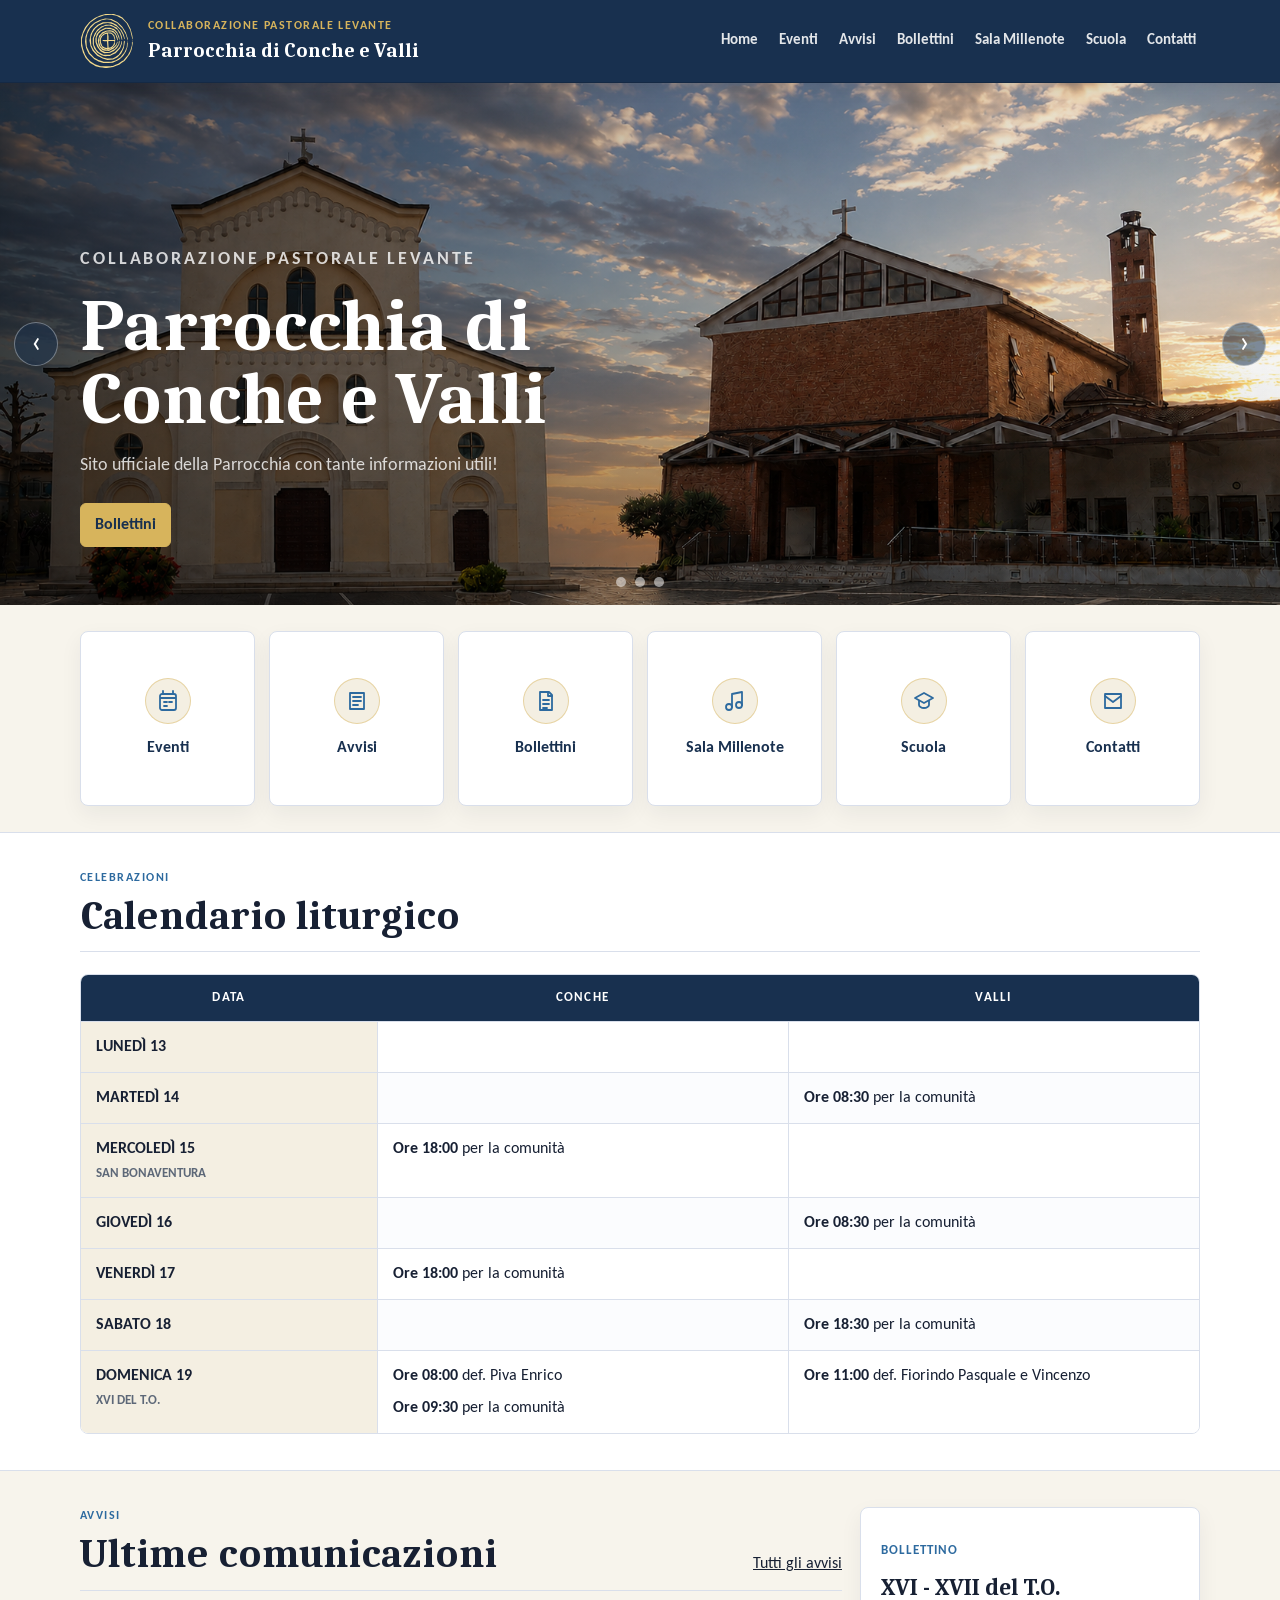
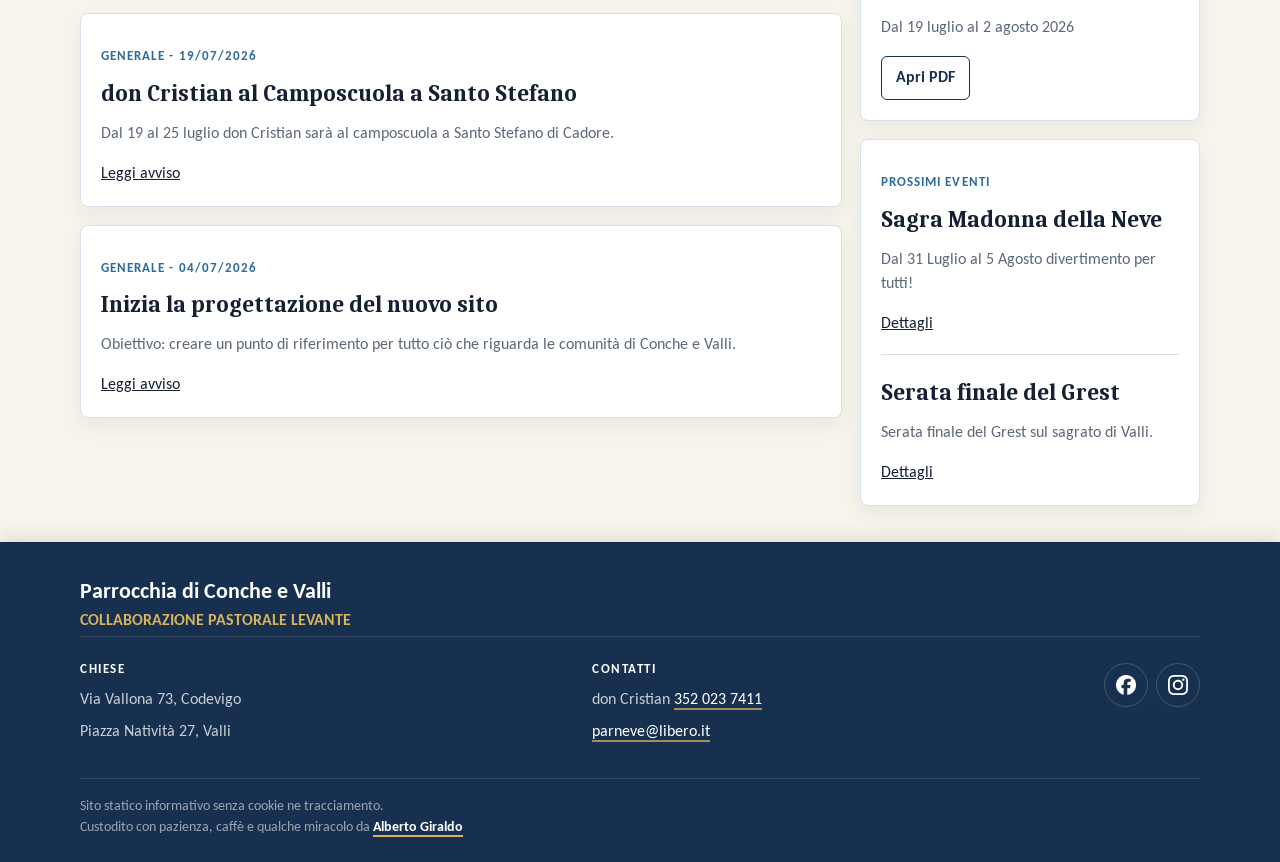
==== index.html @ e57a939c "first commit" ====
<!doctype html>
<html lang="it">
  <head>
	<meta name="generator" content="Hugo 0.162.1">
    
<meta charset="utf-8">
<meta name="viewport" content="width=device-width, initial-scale=1">
<meta name="description" content="Sito informativo della Collaborazione Pastorale Levante - Parrocchia di Conche e Valli.">
<meta name="robots" content="noindex, nofollow, noarchive, nosnippet, noimageindex">
<link rel="icon" href="/favicon.svg" type="image/svg+xml">

  
  <link rel="stylesheet" href="/css/site.min.fcf4a02980c59751d25b77373aad3ed0348a2c95fa27227634a5cfff5c919ef2.css">

<title>Parrocchia di Conche e Valli</title>

  </head>
  <body>
    

<header class="site-header">
  <nav class="container nav" aria-label="Navigazione principale">
    <a class="brand" href="/">
      <img src="/logo-comunita.svg" alt="">
      <span>
        <span class="brand-kicker">COLLABORAZIONE PASTORALE LEVANTE</span>
        <span class="brand-name">Parrocchia di Conche e Valli</span>
      </span>
    </a>
    <div class="nav-links">
      
        <a href="/">Home</a>
      
        <a href="/eventi/">Eventi</a>
      
        <a href="/avvisi/">Avvisi</a>
      
        <a href="/bollettini/">Bollettini</a>
      
        <a href="/sala-millenote/">Sala Millenote</a>
      
        <a href="/scuola/">Scuola</a>
      
        <a href="/contatti/">Contatti</a>
      
    </div>
    <details class="mobile-menu">
      <summary>Menu</summary>
      <div class="mobile-menu-panel">
        
          <a href="/">Home</a>
        
          <a href="/eventi/">Eventi</a>
        
          <a href="/avvisi/">Avvisi</a>
        
          <a href="/bollettini/">Bollettini</a>
        
          <a href="/sala-millenote/">Sala Millenote</a>
        
          <a href="/scuola/">Scuola</a>
        
          <a href="/contatti/">Contatti</a>
        
      </div>
    </details>
  </nav>
</header>

    <main>
      
  
  
  
  
  
  
  
    
  

  


  
  
  

  
  
    
    
  
  

  
  
  


  
  
  
  <section class="showcase" aria-label="In evidenza" style="--showcase-duration: 24s;">
    <div class="showcase-stage">
      
        
        
        
        
        
        

        <article class="showcase-slide" id="showcase-0" style="--showcase-delay: -24s;">
          <img src="/uploads/homepage-showcase/parrocchie-conche-valli-hero.png" alt="Le chiese di Conche e Valli" loading="eager" decoding="async">
          <div class="showcase-overlay"></div>
          <div class="container showcase-content">
            <div class="showcase-copy">
              <p class="showcase-eyebrow">Collaborazione Pastorale Levante</p>
              <h1>Parrocchia di Conche e Valli</h1>
              <p>Sito ufficiale della Parrocchia con tante informazioni utili!</p>
              <div class="showcase-actions">
                
                  
                    <a class="button" href="/bollettini/">Bollettini</a>
                  
                
              </div>
            </div>
          </div>

          
            <a class="showcase-arrow previous" href="#showcase-2" aria-label="Immagine precedente">‹</a>
            <a class="showcase-arrow next" href="#showcase-1" aria-label="Immagine successiva">›</a>
          
        </article>
      
        
        
        
        
        
        

        <article class="showcase-slide" id="showcase-1" style="--showcase-delay: -16s;">
          <img src="/uploads/homepage-showcase/bollettino-settimana.png" alt="Bollettino parrocchiale" loading="lazy" decoding="async">
          <div class="showcase-overlay"></div>
          <div class="container showcase-content">
            <div class="showcase-copy">
              <p class="showcase-eyebrow">Dal 19 luglio al 2 agosto 2026</p>
              <h1>Bollettino della settimana</h1>
              <p>Il PDF aggiornato con calendario liturgico, appuntamenti e avvisi.</p>
              <div class="showcase-actions">
                
                  
                    <a class="button" href="/uploads/bollettini/bollettino20260719.pdf">Leggi bollettino</a>
                  
                
              </div>
            </div>
          </div>

          
            <a class="showcase-arrow previous" href="#showcase-0" aria-label="Immagine precedente">‹</a>
            <a class="showcase-arrow next" href="#showcase-2" aria-label="Immagine successiva">›</a>
          
        </article>
      
        
        
        
        
        
        

        <article class="showcase-slide" id="showcase-2" style="--showcase-delay: -8s;">
          <img src="/uploads/homepage-showcase/nuovo-sito-in-costruzione.png" alt="Scrivania con computer, quaderno e piccoli simboli parrocchiali illuminati dalla luce naturale" loading="lazy" decoding="async">
          <div class="showcase-overlay"></div>
          <div class="container showcase-content">
            <div class="showcase-copy">
              <p class="showcase-eyebrow">Avviso</p>
              <h1>Il nuovo sito prende forma</h1>
              <p>Uno spazio utile per raccogliere orari, avvisi e bollettini della comunità.</p>
              <div class="showcase-actions">
                
                  
                    <a class="button" href="/avvisi/2026-07-04-nuovo-sito/">Leggi avviso</a>
                  
                
              </div>
            </div>
          </div>

          
            <a class="showcase-arrow previous" href="#showcase-1" aria-label="Immagine precedente">‹</a>
            <a class="showcase-arrow next" href="#showcase-0" aria-label="Immagine successiva">›</a>
          
        </article>
      
    </div>

    
      <nav class="showcase-dots" aria-label="Seleziona immagine in evidenza">
        
          <a href="#showcase-0" aria-label="Vai a Parrocchia di Conche e Valli"></a>
        
          <a href="#showcase-1" aria-label="Vai a Bollettino della settimana"></a>
        
          <a href="#showcase-2" aria-label="Vai a Il nuovo sito prende forma"></a>
        
      </nav>
    
  </section>



  <section class="section quick-links-section">
    <div class="container">
      <div class="quick-link-grid" aria-label="Collegamenti principali">
        
          <a class="quick-link" href="/eventi/">
            <span class="quick-link-icon" aria-hidden="true"><svg viewBox="0 0 24 24" focusable="false"><path d="M7 2v3M17 2v3M4 9h16M6 5h12a2 2 0 0 1 2 2v12a2 2 0 0 1-2 2H6a2 2 0 0 1-2-2V7a2 2 0 0 1 2-2Z"/><path d="M8 13h3M13 13h3M8 17h3"/></svg></span>
            <span>Eventi</span>
          </a>
        
          <a class="quick-link" href="/avvisi/">
            <span class="quick-link-icon" aria-hidden="true"><svg viewBox="0 0 24 24" focusable="false"><path d="M5 4h14v16H5z"/><path d="M8 8h8M8 12h8M8 16h5"/></svg></span>
            <span>Avvisi</span>
          </a>
        
          <a class="quick-link" href="/bollettini/">
            <span class="quick-link-icon" aria-hidden="true"><svg viewBox="0 0 24 24" focusable="false"><path d="M6 3h9l3 3v15H6z"/><path d="M14 3v4h4M9 11h6M9 15h6M9 19h4"/></svg></span>
            <span>Bollettini</span>
          </a>
        
          <a class="quick-link" href="/sala-millenote/">
            <span class="quick-link-icon" aria-hidden="true"><svg viewBox="0 0 24 24" focusable="false"><path d="M9 18V5l10-2v13"/><circle cx="6" cy="18" r="3"/><circle cx="16" cy="16" r="3"/></svg></span>
            <span>Sala Millenote</span>
          </a>
        
          <a class="quick-link" href="/scuola/">
            <span class="quick-link-icon" aria-hidden="true"><svg viewBox="0 0 24 24" focusable="false"><path d="m3 9 9-5 9 5-9 5z"/><path d="M7 12v4c0 1.2 2.2 3 5 3s5-1.8 5-3v-4"/></svg></span>
            <span>Scuola</span>
          </a>
        
          <a class="quick-link" href="/contatti/">
            <span class="quick-link-icon" aria-hidden="true"><svg viewBox="0 0 24 24" focusable="false"><path d="M4 5h16v14H4z"/><path d="m4 7 8 6 8-6"/></svg></span>
            <span>Contatti</span>
          </a>
        
      </div>
    </div>
  </section>

  
    <section class="section white" id="calendario">
      <div class="container">
        <div class="section-heading">
          <div>
            <p class="eyebrow">Celebrazioni</p>
            <h2>Calendario liturgico</h2>
          </div>
        </div>
        <div class="schedule">
  <div class="schedule-header">
    <div>Data</div>
    <div>Conche</div>
    <div>Valli</div>
  </div>
  
    
    
    <article class="schedule-row">
      <div class="schedule-date" aria-label="LUNEDÌ 13">
        <span class="schedule-day-label">LUNEDÌ 13</span>
        <span class="schedule-day-number">13</span>
        
      </div>
      <div class="schedule-cell">
        
          <span class="muted"></span>
        
      </div>
      <div class="schedule-cell">
        
          <span class="muted"></span>
        
      </div>
    </article>
  
    
    
    <article class="schedule-row">
      <div class="schedule-date" aria-label="MARTEDÌ 14">
        <span class="schedule-day-label">MARTEDÌ 14</span>
        <span class="schedule-day-number">14</span>
        
      </div>
      <div class="schedule-cell">
        
          <span class="muted"></span>
        
      </div>
      <div class="schedule-cell">
        
          <ul>
            
              <li>
                <strong>Ore 08:30</strong>
                per la comunità
              </li>
            
          </ul>
        
      </div>
    </article>
  
    
    
    <article class="schedule-row">
      <div class="schedule-date" aria-label="MERCOLEDÌ 15 SAN BONAVENTURA">
        <span class="schedule-day-label">MERCOLEDÌ 15</span>
        <span class="schedule-day-number">15</span>
        <span class="schedule-feast">SAN BONAVENTURA</span>
      </div>
      <div class="schedule-cell">
        
          <ul>
            
              <li>
                <strong>Ore 18:00</strong>
                per la comunità
              </li>
            
          </ul>
        
      </div>
      <div class="schedule-cell">
        
          <span class="muted"></span>
        
      </div>
    </article>
  
    
    
    <article class="schedule-row">
      <div class="schedule-date" aria-label="GIOVEDÌ 16">
        <span class="schedule-day-label">GIOVEDÌ 16</span>
        <span class="schedule-day-number">16</span>
        
      </div>
      <div class="schedule-cell">
        
          <span class="muted"></span>
        
      </div>
      <div class="schedule-cell">
        
          <ul>
            
              <li>
                <strong>Ore 08:30</strong>
                per la comunità
              </li>
            
          </ul>
        
      </div>
    </article>
  
    
    
    <article class="schedule-row">
      <div class="schedule-date" aria-label="VENERDÌ 17">
        <span class="schedule-day-label">VENERDÌ 17</span>
        <span class="schedule-day-number">17</span>
        
      </div>
      <div class="schedule-cell">
        
          <ul>
            
              <li>
                <strong>Ore 18:00</strong>
                per la comunità
              </li>
            
          </ul>
        
      </div>
      <div class="schedule-cell">
        
          <span class="muted"></span>
        
      </div>
    </article>
  
    
    
    <article class="schedule-row">
      <div class="schedule-date" aria-label="SABATO 18">
        <span class="schedule-day-label">SABATO 18</span>
        <span class="schedule-day-number">18</span>
        
      </div>
      <div class="schedule-cell">
        
          <span class="muted"></span>
        
      </div>
      <div class="schedule-cell">
        
          <ul>
            
              <li>
                <strong>Ore 18:30</strong>
                per la comunità
              </li>
            
          </ul>
        
      </div>
    </article>
  
    
    
    <article class="schedule-row">
      <div class="schedule-date" aria-label="DOMENICA 19 XVI DEL T.O.">
        <span class="schedule-day-label">DOMENICA 19</span>
        <span class="schedule-day-number">19</span>
        <span class="schedule-feast">XVI DEL T.O.</span>
      </div>
      <div class="schedule-cell">
        
          <ul>
            
              <li>
                <strong>Ore 08:00</strong>
                def. Piva Enrico
              </li>
            
              <li>
                <strong>Ore 09:30</strong>
                per la comunità
              </li>
            
          </ul>
        
      </div>
      <div class="schedule-cell">
        
          <ul>
            
              <li>
                <strong>Ore 11:00</strong>
                def. Fiorindo Pasquale e Vincenzo
              </li>
            
          </ul>
        
      </div>
    </article>
  
</div>

      </div>
    </section>
  

  <section class="section">
    <div class="container grid sidebar">
      <div>
        <div class="section-heading">
          <div>
            <p class="eyebrow">Avvisi</p>
            <h2>Ultime comunicazioni</h2>
          </div>
          <a href="/avvisi/">Tutti gli avvisi</a>
        </div>
        <div class="grid">
          
            <article class="card">
              <p class="meta">Generale - 19/07/2026</p>
              <h3>don Cristian al Camposcuola a Santo Stefano</h3>
              <p class="muted">Dal 19 al 25 luglio don Cristian sarà al camposcuola a Santo Stefano di Cadore.</p>
              <a href="/avvisi/2026-07-19-santo-stefano/">Leggi avviso</a>
            </article>
          
            <article class="card">
              <p class="meta">Generale - 04/07/2026</p>
              <h3>Inizia la progettazione del nuovo sito</h3>
              <p class="muted">Obiettivo: creare un punto di riferimento per tutto ciò che riguarda le comunità di Conche e Valli.</p>
              <a href="/avvisi/2026-07-04-nuovo-sito/">Leggi avviso</a>
            </article>
          
        </div>
      </div>

      <aside class="grid">
        <article class="card">
          <p class="meta">Bollettino</p>
          <h3>XVI - XVII del T.O.</h3>
          <p class="muted">Dal 19 luglio al 2 agosto 2026</p>
          <a class="button" href="/uploads/bollettini/bollettino20260719.pdf">Apri PDF</a>
        </article>
        <article class="card upcoming-events-card">
          <p class="meta">Prossimi eventi</p>
          
            <div class="event-teaser">
              <h3>Sagra Madonna della Neve</h3>
              <p class="muted">Dal 31 Luglio al 5 Agosto divertimento per tutti!</p>
              <a href="/eventi/2026-07-31-sagra-madonna-neve/">Dettagli</a>
            </div>
          
            <div class="event-teaser">
              <h3>Serata finale del Grest</h3>
              <p class="muted">Serata finale del Grest sul sagrato di Valli.</p>
              <a href="/eventi/2026-07-11-serata-finale-grest/">Dettagli</a>
            </div>
          
        </article>
      </aside>
    </div>
  </section>

    </main>
    

<footer class="site-footer">
  <div class="container footer-layout">
    <div class="footer-brand-block">
      <div>
        <p class="footer-subtitle">Parrocchia di Conche e Valli</p>
        <p class="footer-title">COLLABORAZIONE PASTORALE LEVANTE</p>
      </div>
    </div>

    <div class="footer-info-grid">
      <section>
        <h2>Chiese</h2>
        <p>Via Vallona 73, Codevigo</p>
        <p>Piazza Natività 27, Valli</p>
      </section>

      <section>
        <h2>Contatti</h2>
        <p>don Cristian <a href="tel:+393520237411">352 023 7411</a></p>
        <p><a href="mailto:parneve@libero.it">parneve@libero.it</a></p>
      </section>

      <div class="social-links" aria-label="Profili social">
        <a href="https://www.facebook.com/people/Parrocchie-di-Conche-e-Valli-di-Chioggia/61567043360938/" target="_blank" rel="noopener noreferrer" aria-label="Facebook">
          <img class="social-icon" src="/Facebook_Logo_Secondary.png" alt="">
        </a>
        <a href="https://www.instagram.com/parrochia_di_conche_e_valli/" target="_blank" rel="noopener noreferrer" aria-label="Instagram">
          <img class="social-icon" src="/Instagram_Glyph_White.svg" alt="">
        </a>
      </div>
    </div>

    <p class="footer-note">
      Sito statico informativo senza cookie ne tracciamento. </br>
      Custodito con pazienza, caffè e qualche miracolo da <a href="https://www.albertogiraldo.it" rel="me">Alberto Giraldo</a>
    </p>
  </div>
</footer>

  </body>
</html>
---- css/site.min.fcf4a02980c59751d25b77373aad3ed0348a2c95fa27227634a5cfff5c919ef2.css ----
@font-face{font-family:carlito;src:url(../fonts/Carlito-Regular.ttf)format("truetype");font-weight:400;font-style:normal;font-display:swap}@font-face{font-family:carlito;src:url(../fonts/Carlito-Bold.ttf)format("truetype");font-weight:700;font-style:normal;font-display:swap}@font-face{font-family:caladea;src:url(../fonts/Caladea-Regular.ttf)format("truetype");font-weight:400;font-style:normal;font-display:swap}@font-face{font-family:caladea;src:url(../fonts/Caladea-Bold.ttf)format("truetype");font-weight:700;font-style:normal;font-display:swap}:root{--ink:#172033;--muted:#5d6878;--navy:#18304f;--blue:#2d6a9f;--gold:#d7b45c;--paper:#f7f4ec;--surface:#ffffff;--line:#d9dfeb;--green:#49735d;--radius:8px;--shadow:0 18px 45px rgb(23 32 51 / 10%)}*{box-sizing:border-box}html{background:var(--paper);color:var(--ink);font-family:carlito,Arial,sans-serif;line-height:1.5;min-height:100%;overscroll-behavior-y:none;scroll-padding-top:92px}body{display:flex;flex-direction:column;margin:0;min-height:100dvh;overscroll-behavior-y:none}main{flex:1 0 auto}a{color:inherit}img{display:block;max-width:100%}.container{width:min(1120px,calc(100% - 32px));margin-inline:auto}.site-header{background:var(--navy);color:#fff;border-bottom:1px solid rgb(0 0 0/14%);box-shadow:0 5px 16px rgb(23 32 51/.1);position:sticky;top:0;z-index:30}.nav{min-height:82px;display:flex;align-items:center;justify-content:space-between;gap:24px}.brand{display:flex;align-items:center;gap:14px;text-decoration:none}.brand img{width:54px;height:54px}.brand-kicker{color:var(--gold);display:block;font-size:.76rem;font-weight:700;letter-spacing:.12em;text-transform:uppercase}.brand-name{display:block;font-family:caladea,Georgia,serif;font-size:1.25rem;font-weight:700}.nav-links{display:flex;flex-wrap:wrap;gap:6px 13px;justify-content:flex-end}.nav-links a{border-radius:6px;color:rgb(255 255 255/88%);font-weight:700;font-size:.95rem;padding:8px 4px;position:relative;text-decoration:none;transition:color 160ms ease}.nav-links a::after{background:var(--gold);border-radius:999px;bottom:3px;content:"";height:2px;left:4px;position:absolute;right:4px;transform:scaleX(0);transform-origin:center;transition:transform 180ms ease}.nav-links a:hover,.nav-links a:focus-visible{color:var(--gold)}.nav-links a:hover::after,.nav-links a:focus-visible::after{transform:scaleX(1)}.mobile-menu{display:none}.mobile-menu summary{border:1px solid rgb(255 255 255/24%);border-radius:6px;color:#fff;cursor:pointer;font-weight:700;list-style:none;padding:8px 12px;transition:border-color 160ms ease,color 160ms ease,background 160ms ease}.mobile-menu summary:hover,.mobile-menu summary:focus-visible{background:rgb(215 180 92/.1);border-color:var(--gold);color:var(--gold)}.mobile-menu summary::-webkit-details-marker{display:none}.mobile-menu summary::after{content:"▾";margin-left:8px}.mobile-menu[open] summary::after{content:"▴"}.mobile-menu-panel{background:#10243d;border:1px solid rgb(255 255 255/14%);border-radius:var(--radius);box-shadow:var(--shadow);display:grid;gap:4px;margin-top:10px;min-width:220px;padding:8px;position:absolute;right:16px;z-index:40}.mobile-menu-panel a{border-radius:6px;color:rgb(255 255 255/88%);font-weight:700;padding:10px 12px;text-decoration:none;transition:background 160ms ease,color 160ms ease,transform 160ms ease}.mobile-menu-panel a:hover,.mobile-menu-panel a:focus-visible{background:rgb(215 180 92/12%);color:var(--gold);transform:translateX(3px)}.showcase{background:#111;color:#fff;min-height:58svh;overflow:hidden;position:relative}.showcase-stage{min-height:58svh;position:relative}.showcase-slide{inset:0;min-height:58svh;opacity:0;overflow:hidden;pointer-events:none;position:absolute;transition:opacity 1200ms ease-in-out;z-index:1}.showcase-slide:first-child{opacity:1;pointer-events:auto;z-index:2}.showcase-slide img{height:100%;inset:0;object-fit:cover;pointer-events:none;position:absolute;user-select:none;width:100%;z-index:0}.showcase-stage:has(.showcase-slide:target) .showcase-slide{opacity:0;pointer-events:none;z-index:1}.showcase-stage:has(.showcase-slide:target) .showcase-slide:target{opacity:1;pointer-events:auto;z-index:3}.showcase-overlay{background:linear-gradient(90deg,rgb(0 0 0/52%),rgb(0 0 0/18%) 52%,rgb(0 0 0/3%)),linear-gradient(0deg,rgb(0 0 0/18%),transparent 46%);inset:0;pointer-events:none;position:absolute;z-index:1}.showcase-content{align-items:end;display:flex;min-height:58svh;padding-block:96px 58px;position:relative;z-index:2}.showcase-copy{max-width:700px}.showcase-eyebrow{color:var(--gold);font-size:.86rem;font-weight:700;letter-spacing:.16em;margin:0 0 14px;text-transform:uppercase}.showcase h1{font-family:caladea,Georgia,serif;font-size:clamp(2.4rem,6vw,4.6rem);line-height:1;margin:0}.showcase p{color:rgb(255 255 255/.8);font-size:1.13rem;max-width:660px}.showcase-actions{display:flex;flex-wrap:wrap;gap:10px;margin-top:24px}.showcase-arrow{align-items:center;background:rgb(24 48 79/54%);border:1px solid rgb(255 255 255/35%);border-radius:999px;color:#fff;display:flex;font-size:2rem;height:44px;justify-content:center;line-height:1;position:absolute;text-decoration:none;top:50%;transform:translateY(-50%);transition:background 180ms ease,border-color 180ms ease,color 180ms ease,box-shadow 180ms ease,transform 180ms ease;width:44px;z-index:3}.showcase-arrow:hover{background:var(--gold);border-color:var(--gold);box-shadow:0 10px 24px rgb(0 0 0/.2);color:var(--navy);transform:translateY(-50%)scale(1.04)}.showcase-arrow.previous{left:14px}.showcase-arrow.next{right:14px}.showcase-dots{bottom:18px;display:flex;gap:9px;left:50%;position:absolute;transform:translateX(-50%);z-index:4}.showcase-dots a{background:rgb(255 255 255/52%);border-radius:999px;height:10px;width:10px}.showcase-dots a:hover,.showcase-dots a:focus{background:#fff;outline:2px solid var(--gold);outline-offset:3px}@media(prefers-reduced-motion:reduce){html{scroll-behavior:auto}*,*::before,*::after{animation-duration:.01ms!important;animation-iteration-count:1!important;scroll-behavior:auto!important;transition-duration:.01ms!important}}.button{align-items:center;background:0 0;border:1px solid var(--navy);border-radius:6px;color:var(--navy);display:inline-flex;font-weight:700;min-height:42px;padding:9px 14px;text-decoration:none;transition:background 160ms ease,border-color 160ms ease,color 160ms ease}.button.secondary{background:0 0;color:#fff;border-color:rgb(255 255 255/38%)}.button:hover,.button:focus-visible{background:var(--navy);border-color:var(--navy);color:#fff}.button.secondary:hover,.button.secondary:focus-visible{background:var(--gold);border-color:var(--gold);color:var(--navy)}.showcase .button{background:var(--gold);border-color:var(--gold);color:var(--navy)}.showcase .button:hover,.showcase .button:focus-visible{background:#101826;border-color:var(--gold);color:var(--gold)}.section{padding-block:36px}.quick-links-section{background:var(--paper);padding-block:26px}.quick-link-grid{display:grid;gap:14px;grid-template-columns:repeat(6,minmax(0,1fr))}.quick-link{align-items:center;aspect-ratio:1/1;background:#fff;border:1px solid var(--line);border-radius:var(--radius);box-shadow:0 8px 22px rgb(23 32 51/6%);color:var(--navy);display:flex;flex-direction:column;font-weight:700;gap:12px;justify-content:center;min-height:120px;padding:14px;text-align:center;text-decoration:none;transition:background 160ms ease,border-color 160ms ease,color 160ms ease,transform 160ms ease}.quick-link:hover,.quick-link:focus-visible{background:var(--navy);border-color:var(--navy);color:#fff}.quick-link-icon{align-items:center;background-color:#f4efe2;border:1px solid rgb(215 180 92/48%);border-radius:999px;color:var(--blue);display:inline-flex;height:46px;justify-content:center;transition:border-color 160ms ease,color 160ms ease;width:46px}.quick-link:hover .quick-link-icon,.quick-link:focus-visible .quick-link-icon{background-color:#f4efe2;border-color:var(--gold);color:var(--navy)}.quick-link-icon svg{fill:none;height:24px;stroke:currentColor;stroke-linecap:round;stroke-linejoin:round;stroke-width:1.8;width:24px}.section.white{background:#fff;border-block:1px solid var(--line)}.section-heading{border-bottom:1px solid var(--line);display:flex;justify-content:space-between;gap:20px;align-items:end;margin-bottom:22px;padding-bottom:14px}.eyebrow{color:var(--blue);font-size:.78rem;font-weight:700;letter-spacing:.12em;margin:0 0 4px;text-transform:uppercase}h1,h2,h3{font-family:caladea,Georgia,serif;line-height:1.12}h2{font-size:clamp(1.8rem,4vw,2.55rem);margin:0}.grid{display:grid;gap:18px}.grid.two{grid-template-columns:repeat(2,minmax(0,1fr))}.grid.sidebar{grid-template-columns:minmax(0,1fr)340px;align-items:start}.card{background:var(--surface);border:1px solid var(--line);border-radius:var(--radius);padding:20px;box-shadow:0 8px 22px rgb(23 32 51/6%)}.card h3{font-size:1.45rem;margin:6px 0 8px}.event-teaser+.event-teaser{border-top:1px solid var(--line);margin-top:18px;padding-top:18px}.content-card{align-content:start}.content-card h2{font-size:1.5rem;margin:6px 0 8px}.bulletin-card{min-height:0}.bulletin-card h2{font-size:clamp(2rem,4vw,2.8rem);margin:8px 0 24px}.bulletin-card-button{align-self:flex-start}.muted{color:var(--muted)}.meta{color:var(--blue);font-size:.82rem;font-weight:700;letter-spacing:.08em;text-transform:uppercase}.schedule{border:1px solid var(--line);border-radius:var(--radius);overflow:hidden}.schedule-header,.schedule-row{display:grid;grid-template-columns:minmax(120px,.72fr)repeat(2,minmax(0,1fr))}.schedule-header{background:var(--navy);color:#fff;font-size:.82rem;font-weight:700;letter-spacing:.1em;text-align:center;text-transform:uppercase}.schedule-header div,.schedule-cell,.schedule-date{padding:13px 15px}.schedule-row{background:#fff;border-top:1px solid var(--line)}.schedule-row:nth-child(odd){background:#fbfcfe}.schedule-date{background:#f4efe2;font-weight:700}.schedule-day-number{display:none}.schedule-feast{color:var(--muted);display:block;font-size:.84rem;font-weight:700;margin-top:3px}.schedule-cell{border-left:1px solid var(--line)}.schedule-cell ul{list-style:none;margin:0;padding:0}.schedule-cell li+li{margin-top:8px}.site-footer{background:var(--navy);border-top:1px solid rgb(0 0 0/.1);box-shadow:0 -5px 16px rgb(23 32 51/.1);color:rgb(255 255 255/76%);padding-block:34px 24px}.site-footer strong{color:#fff}.footer-layout{display:grid;gap:26px}.footer-title{color:var(--gold);font-weight:700;margin:0 0 3px}.footer-subtitle{color:#fff;font-size:1.35rem;font-weight:700;margin:0}.footer-brand-block{border-bottom:1px solid rgb(255 255 255/12%)}.footer-muted{color:rgb(255 255 255/58%);margin:0}.footer-info-grid{align-items:start;display:grid;gap:22px;grid-template-columns:minmax(0,1fr)minmax(0,1fr)auto;user-select:text;-webkit-user-select:text}.footer-info-grid h2{color:#fff;font-family:carlito,Arial,sans-serif;font-size:.82rem;letter-spacing:.12em;margin:0 0 10px;text-transform:uppercase}.footer-info-grid p{margin:0 0 8px}.footer-info-grid a{color:#fff;text-decoration-color:rgb(215 180 92/72%);text-decoration-thickness:2px;text-underline-offset:4px}.social-links{display:flex;flex-wrap:wrap;gap:8px;justify-content:flex-end;margin-top:0}.social-links a,.social-circle{align-items:center;border:1px solid rgb(255 255 255/18%);border-radius:999px;color:#fff;display:inline-flex;height:44px;justify-content:center;padding:0;text-decoration:none;transition:border-color 160ms ease,color 160ms ease,transform 160ms ease,background 160ms ease;width:44px}.social-links a:hover,.social-links a:focus-visible{background:rgb(215 180 92/.1);border-color:var(--gold);color:var(--gold);transform:translateY(-2px)}.social-circle{background:var(--navy);border-color:var(--navy)}.social-icon{height:20px;object-fit:contain;width:20px}.footer-note{border-top:1px solid rgb(255 255 255/12%);color:rgb(255 255 255/56%);font-size:.86rem;margin:0;padding-top:18px}.footer-note a{color:#fff;font-weight:700;text-decoration-color:var(--gold);text-decoration-thickness:2px;text-underline-offset:4px;transition:color 160ms ease}.footer-note a:hover,.footer-note a:focus-visible{color:var(--gold)}.prose{background:#fff;border:1px solid var(--line);border-radius:var(--radius);padding:24px}.page-top-image{aspect-ratio:16/7;border-radius:var(--radius);box-shadow:var(--shadow);margin-bottom:24px;object-fit:cover;width:100%}.page-description{font-size:1.08rem;margin-top:10px;max-width:720px}.page-prose{font-size:1.06rem;line-height:1.7;user-select:text;-webkit-user-select:text}.page-prose::after{clear:both;content:"";display:block}.page-prose p:has(>.prose-image-link:only-child){margin:0}.page-prose .prose-image-link{border-radius:var(--radius);color:inherit;display:block;float:right;line-height:0;margin:0 0 18px 26px;max-width:min(380px,44%);text-decoration:none}.page-prose .prose-image-link img{border:1px solid var(--line);border-radius:inherit;box-shadow:var(--shadow);display:block;max-width:100%;width:100%}.page-prose .prose-image-link:hover img,.page-prose .prose-image-link:focus-visible img{outline:3px solid var(--gold);outline-offset:4px}.contact-sections{display:grid;gap:28px}.contact-section{border-top:1px solid var(--line);display:grid;gap:24px;grid-template-columns:minmax(220px,.34fr)minmax(0,1fr);padding-top:24px}.contact-section h2{font-size:clamp(1.65rem,3vw,2.15rem);margin:6px 0 0}.contact-detail-grid{display:grid;gap:18px 26px;grid-template-columns:repeat(2,minmax(0,1fr));user-select:text;-webkit-user-select:text}.contact-detail-grid p{margin:0}.contact-detail-grid a{color:var(--navy);text-decoration-color:var(--gold);text-decoration-thickness:2px;text-underline-offset:4px}.contact-social{justify-content:flex-start}.contact-social a{background:var(--navy);border-color:var(--navy)}@media(max-width:760px){html{scroll-padding-top:148px}.nav,.grid.two,.grid.sidebar{grid-template-columns:1fr}.nav{align-items:center;flex-direction:row;min-height:76px;padding-block:12px;position:relative}.brand{max-width:calc(100% - 96px)}.brand img{height:44px;width:44px}.brand-kicker{font-size:.62rem}.brand-name{font-size:1rem}.nav-links{display:none}.mobile-menu{display:block;margin-left:auto}.showcase,.showcase-stage,.showcase-slide,.showcase-content{min-height:68svh}.showcase-stage{display:flex;overflow-x:auto;overscroll-behavior-x:contain;scroll-behavior:smooth;scroll-snap-type:x mandatory;scrollbar-width:none}.showcase-stage::-webkit-scrollbar{display:none;width:0}.showcase-slide,.showcase-stage:has(.showcase-slide:target) .showcase-slide{flex:0 0 100%;inset:auto;opacity:1;pointer-events:auto;position:relative;scroll-snap-align:start;scroll-snap-stop:always;transition:none;z-index:1}.showcase-stage:has(.showcase-slide:target) .showcase-slide:target{z-index:1}.showcase-content{padding-block:84px 62px}.showcase-arrow{display:none}.showcase-overlay{background:linear-gradient(180deg,rgb(0 0 0/16%),rgb(0 0 0/68%))}.page-top-image{aspect-ratio:4/3}.quick-link-grid{gap:8px;grid-template-columns:repeat(3,minmax(0,1fr))}.quick-link{font-size:.82rem;gap:7px;min-height:0;padding:8px}.quick-link-icon{height:38px;width:38px}.quick-link-icon svg{height:20px;width:20px}.footer-brand-block,.footer-info-grid{grid-template-columns:1fr}.contact-section,.contact-detail-grid{grid-template-columns:1fr}.page-prose .prose-image-link{float:none;margin:10px 0 18px;max-width:100%;width:100%}.footer-info-grid{gap:16px}.social-links{justify-content:flex-start}.schedule{font-size:.82rem;overflow-x:auto}.schedule-header,.schedule-row{grid-template-columns:3.2rem minmax(0,1fr)minmax(0,1fr)}.schedule-header{display:grid;font-size:.68rem;letter-spacing:.04em}.schedule-header div,.schedule-cell,.schedule-date{padding:8px 6px}.schedule-date{align-items:center;display:flex;justify-content:center;min-width:0}.schedule-day-label,.schedule-feast{display:none}.schedule-day-number{display:inline;font-size:.94rem}.schedule-cell{border-left:1px solid var(--line);border-top:0;line-height:1.25;min-width:0;overflow-wrap:anywhere}.schedule-cell li+li{margin-top:6px}}
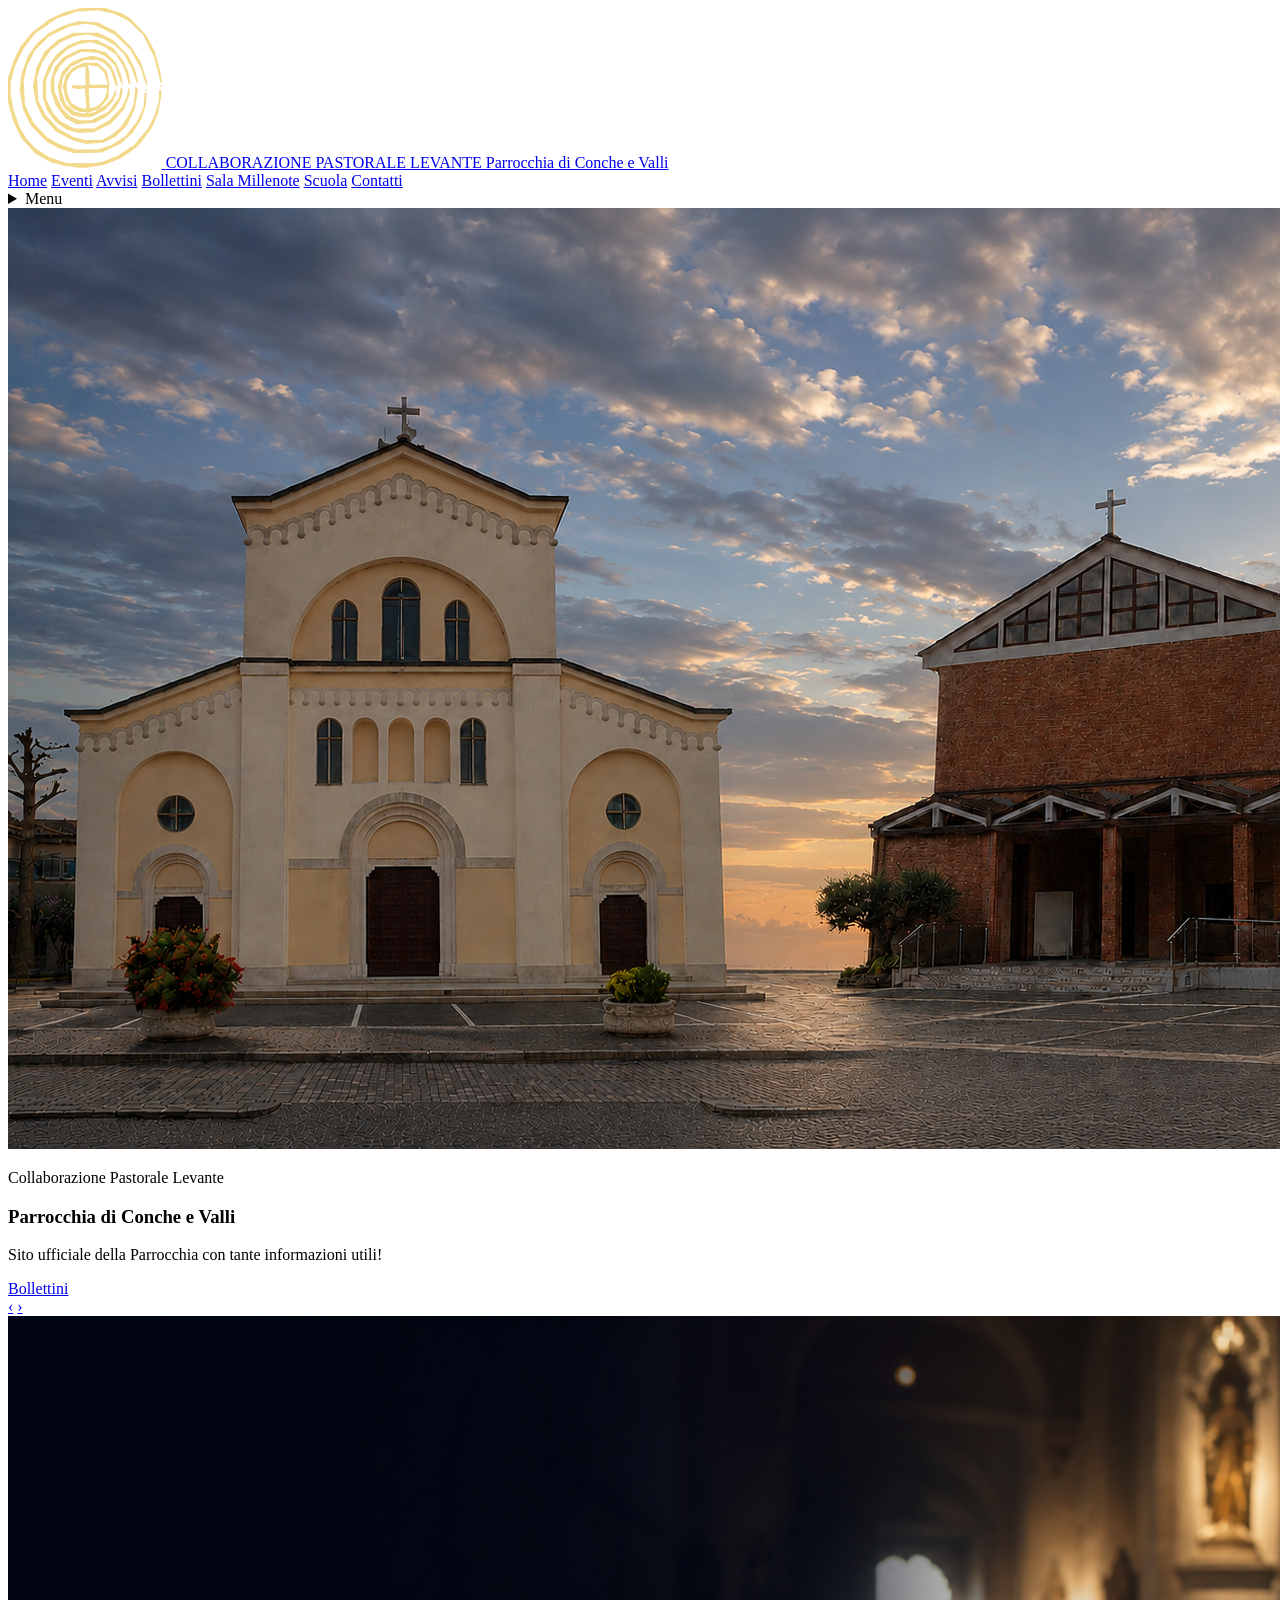
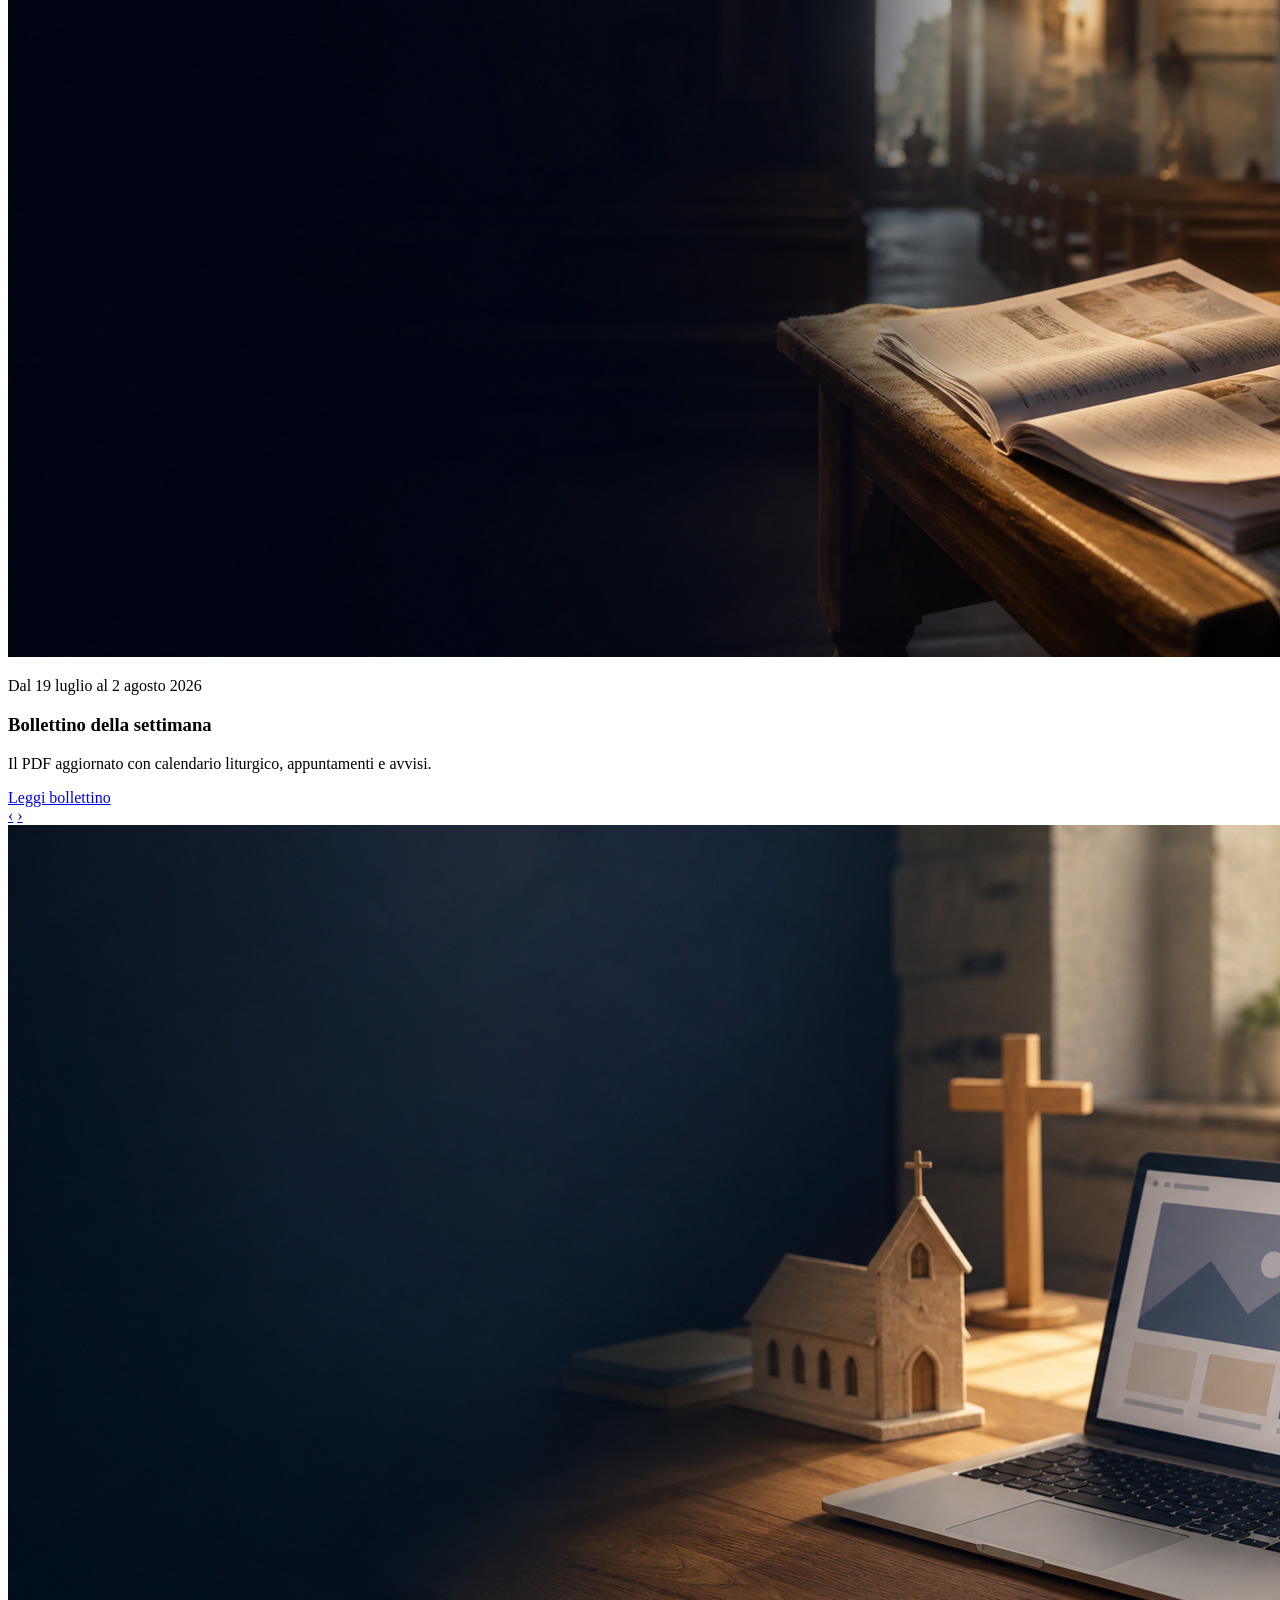
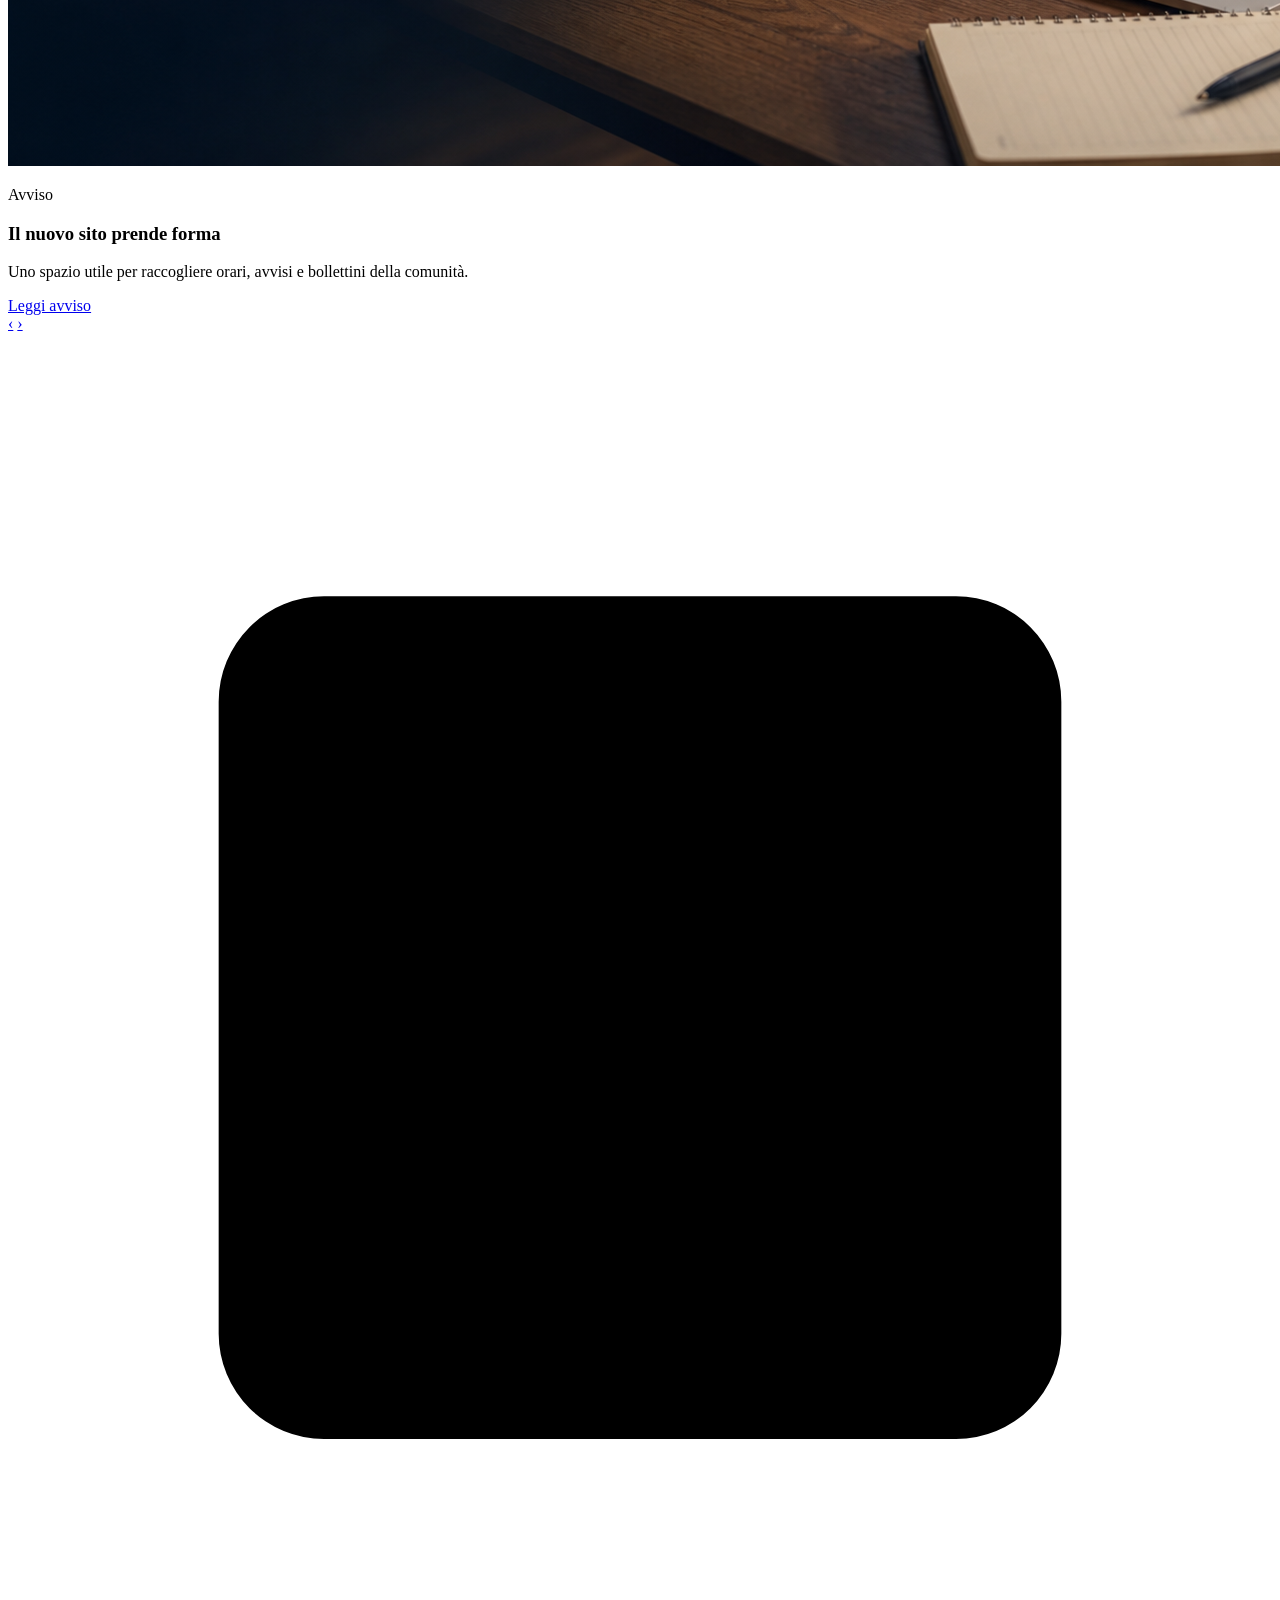
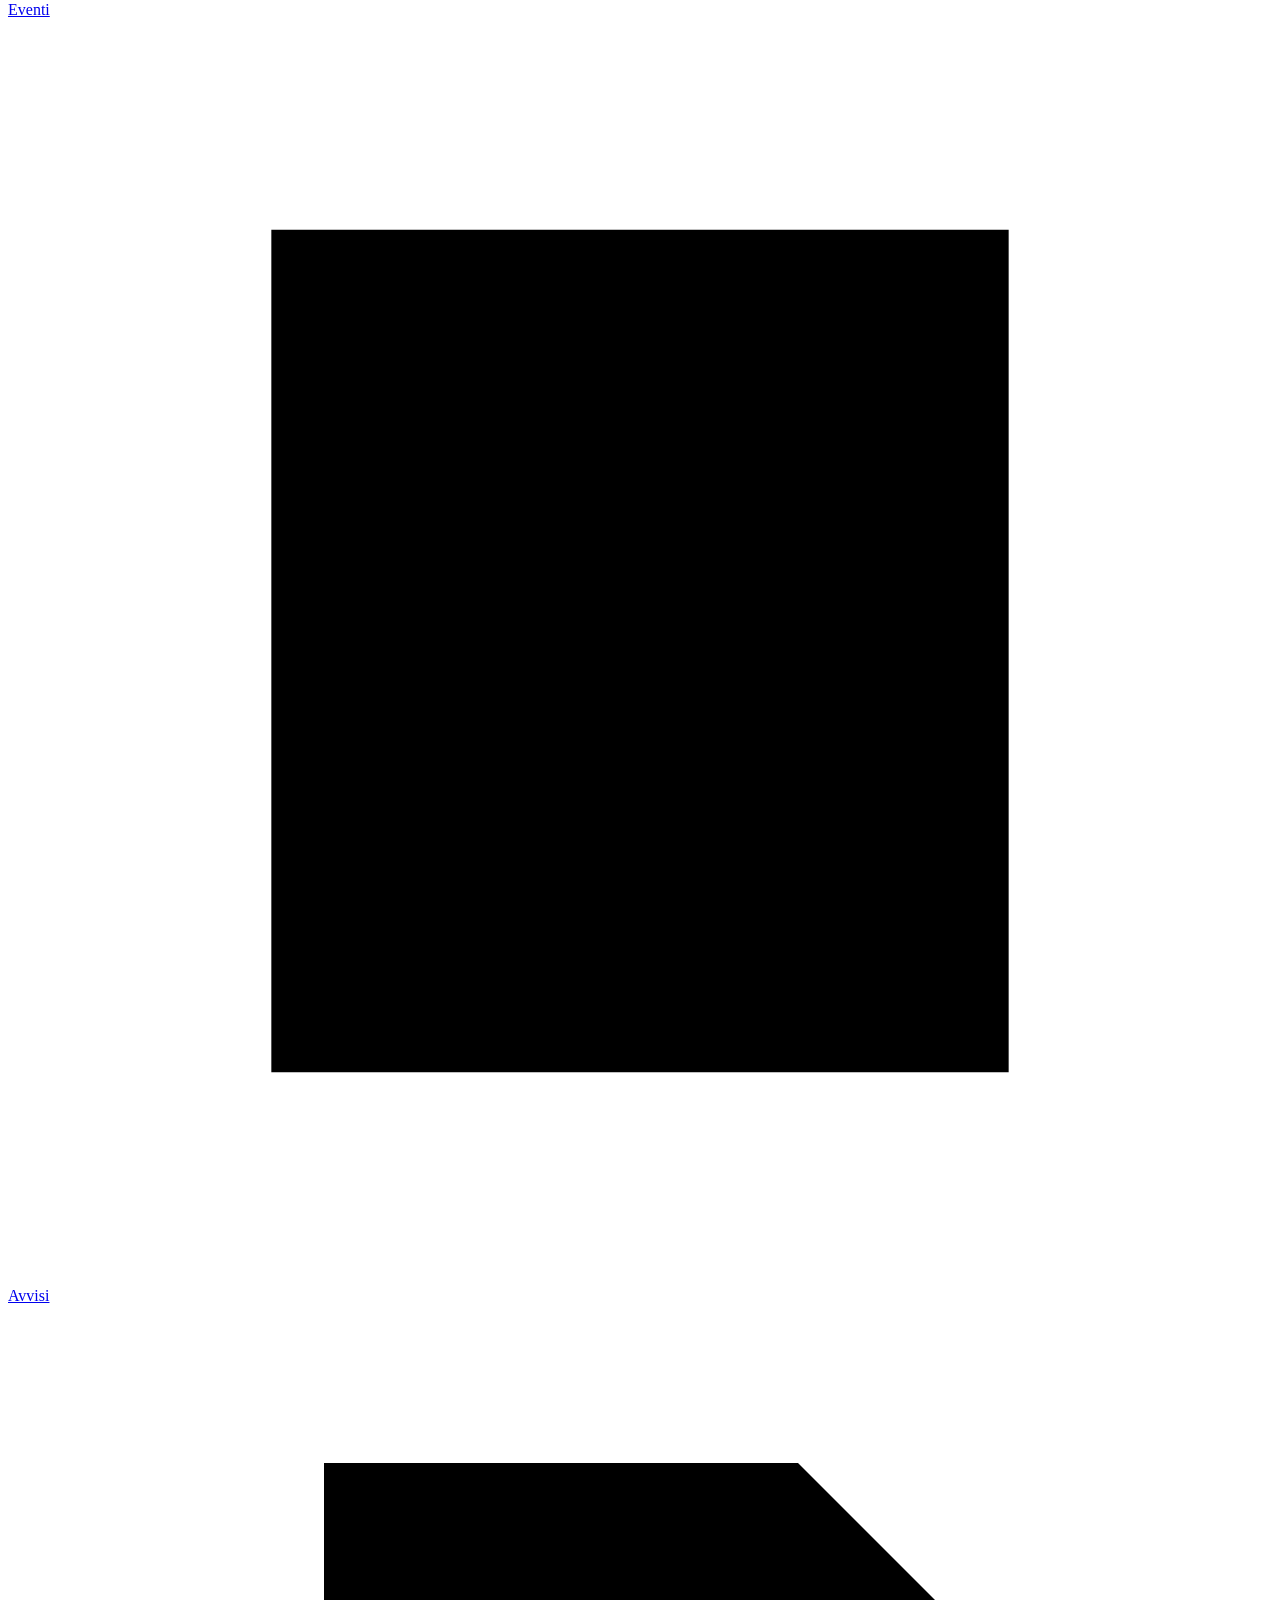
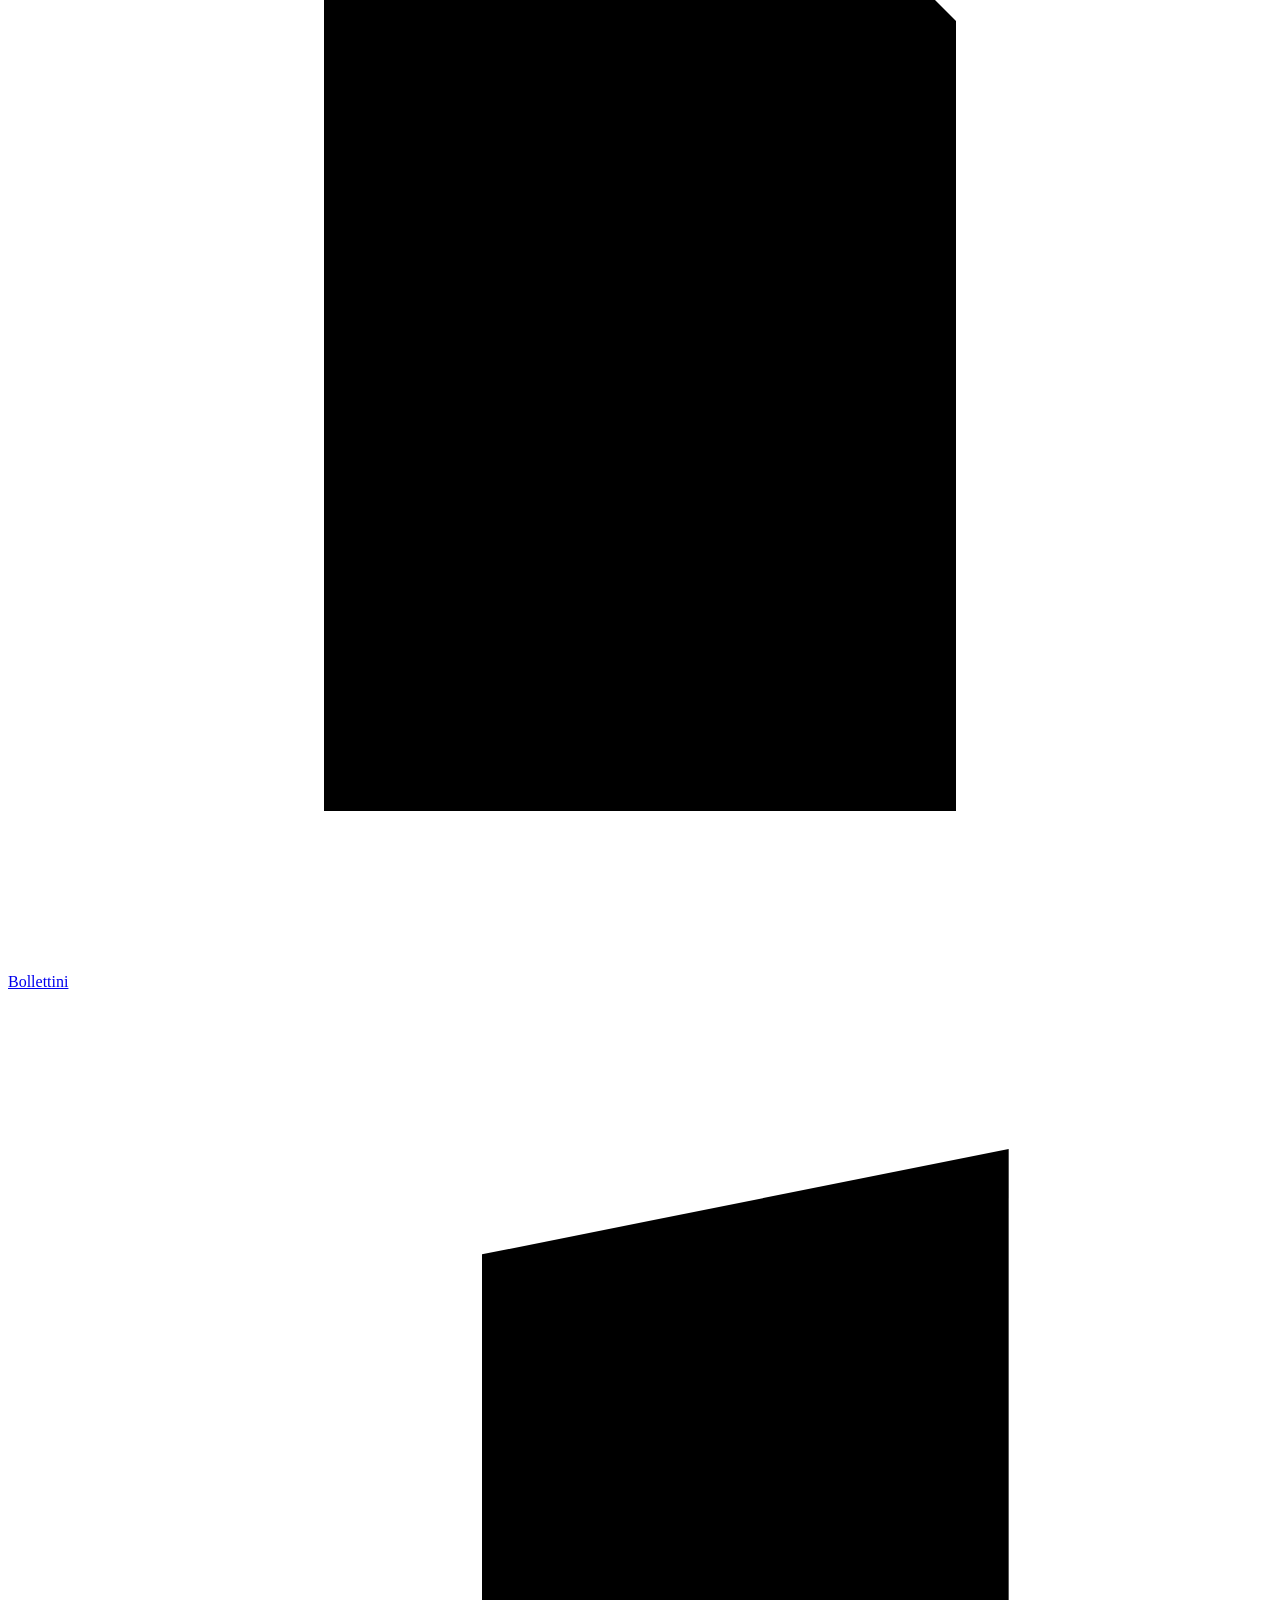
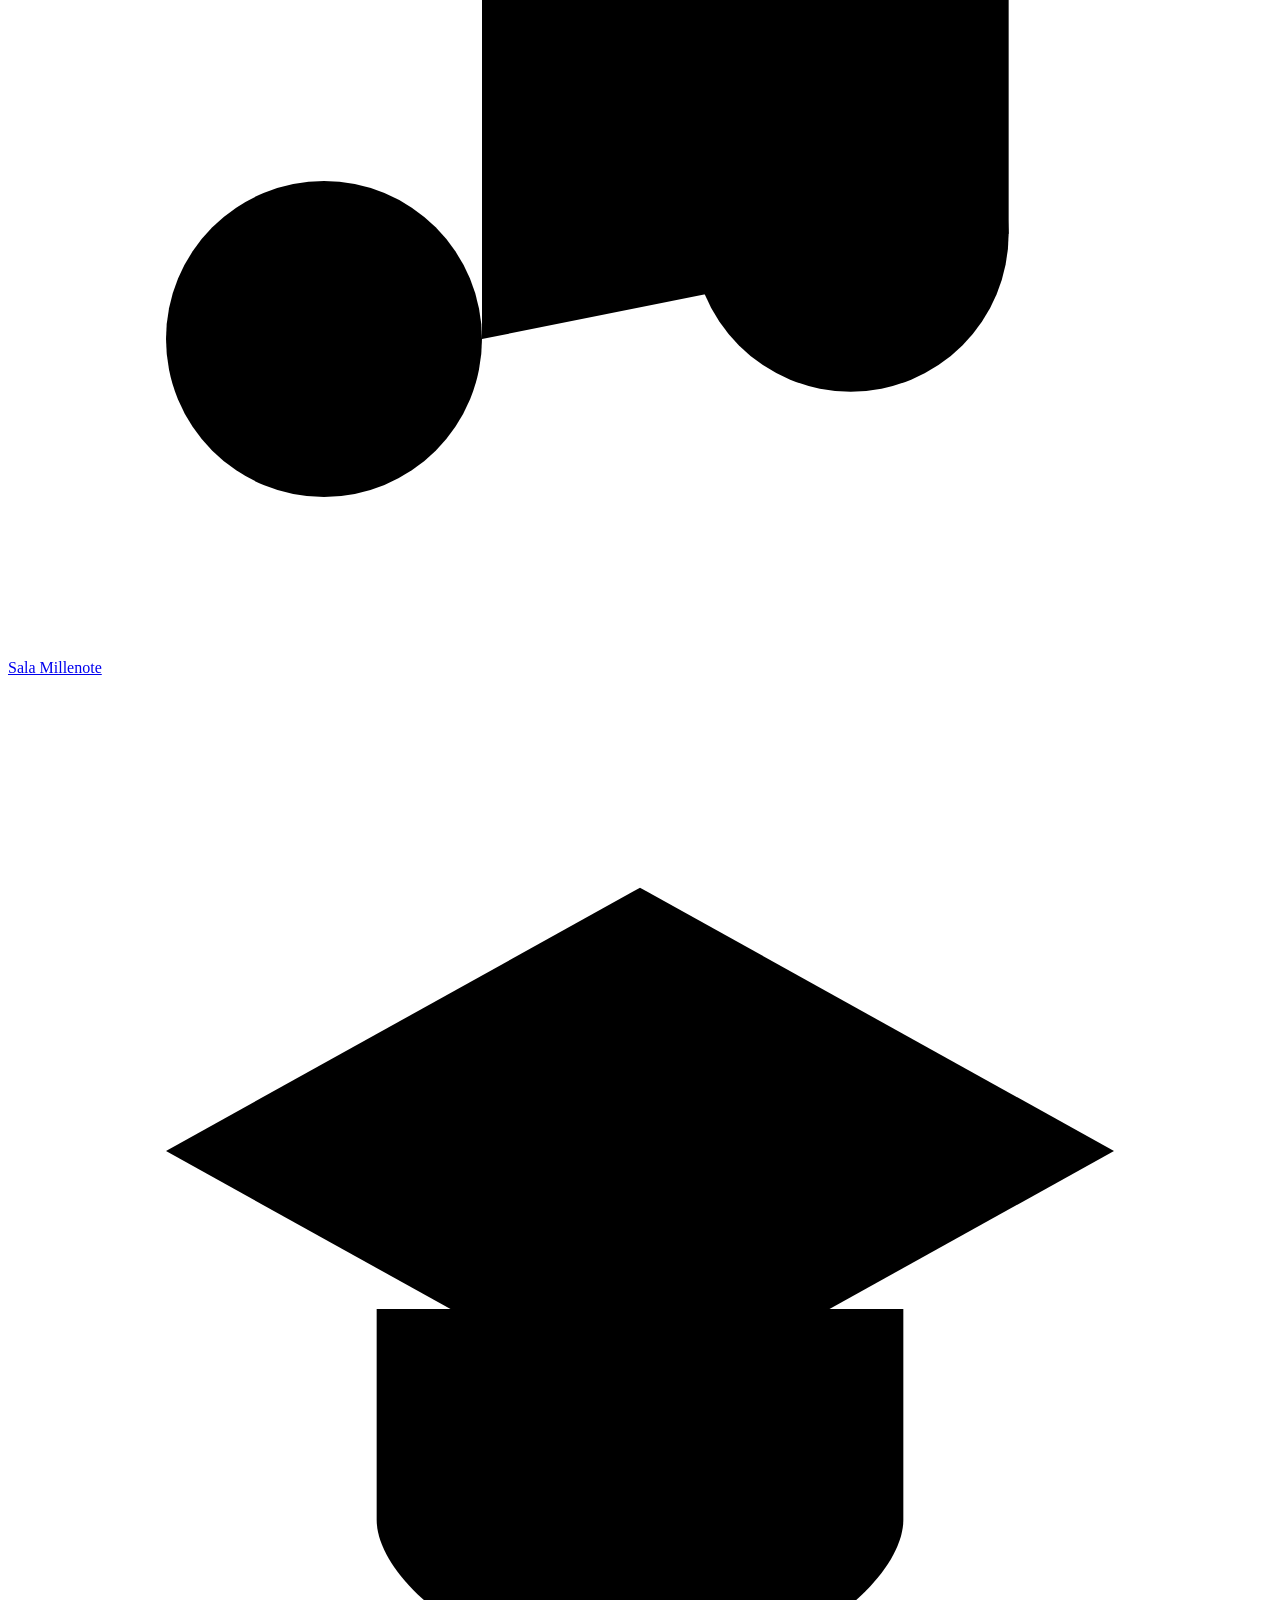
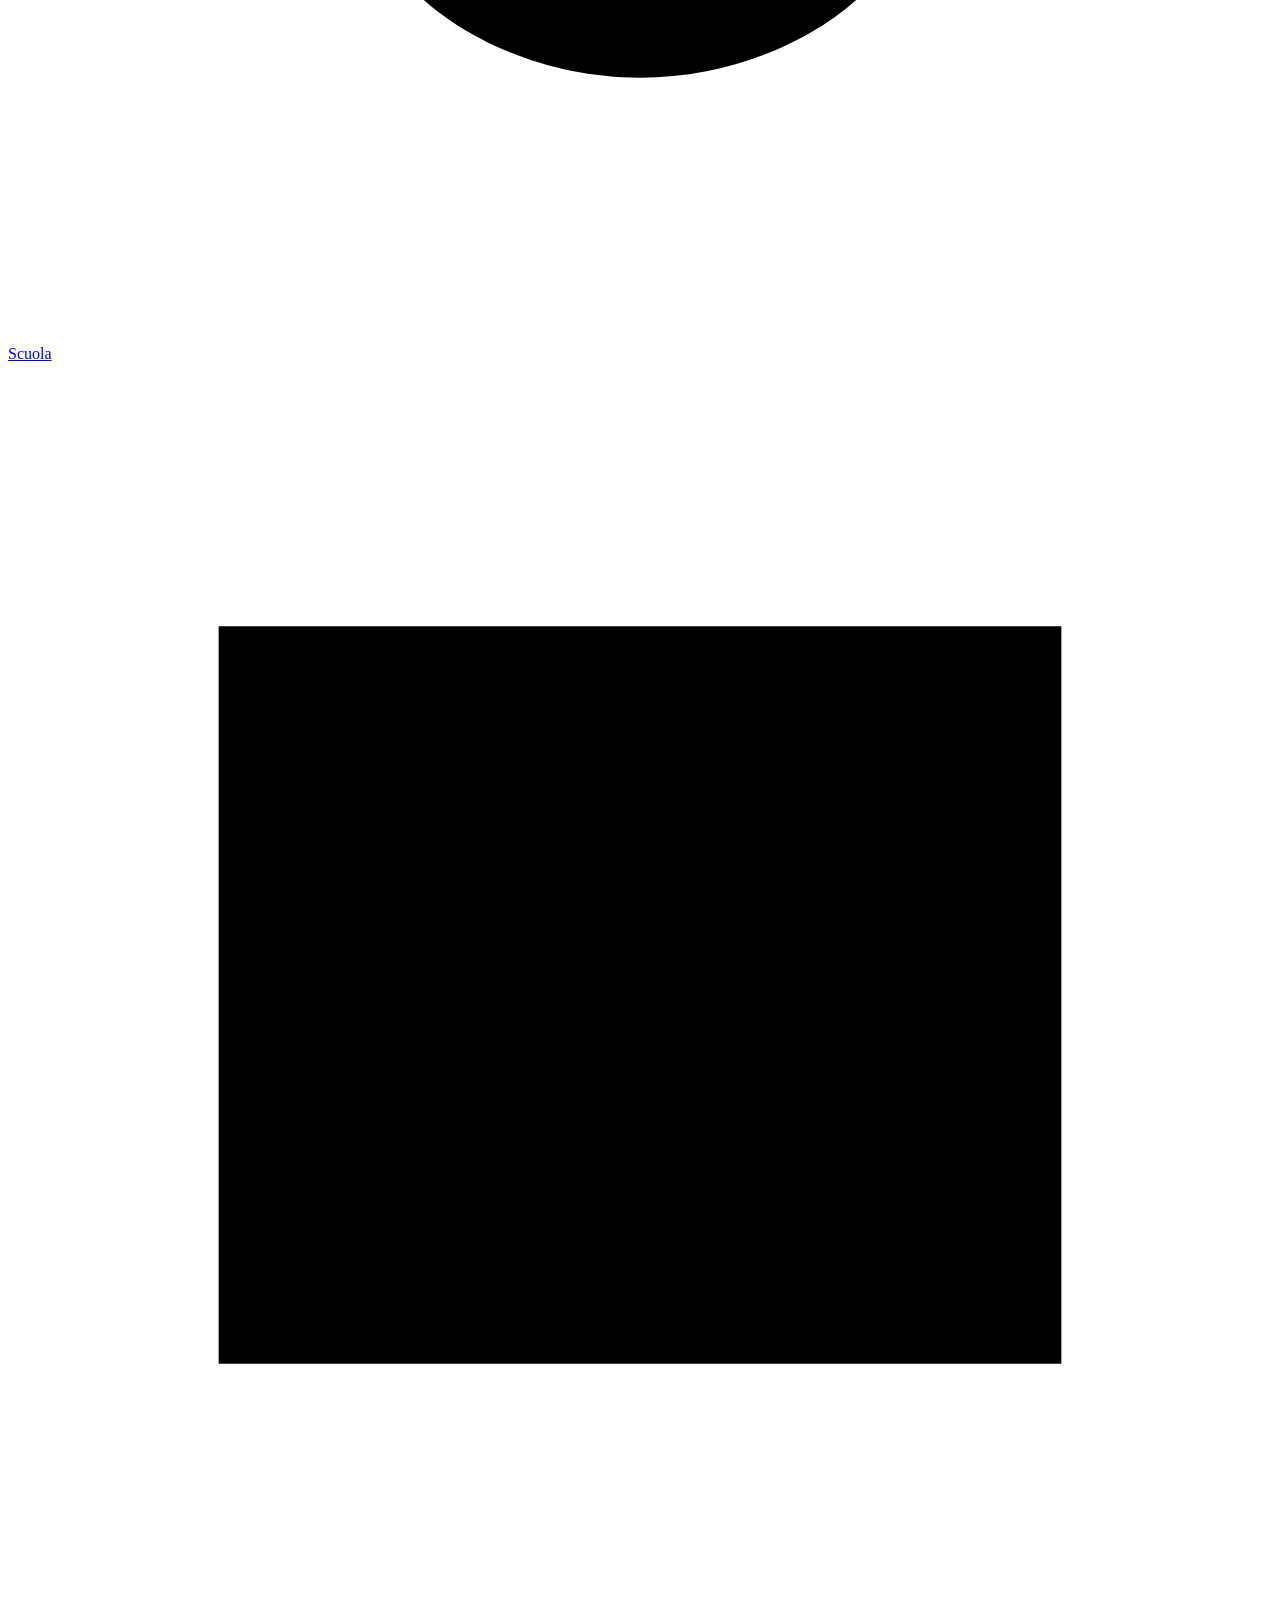
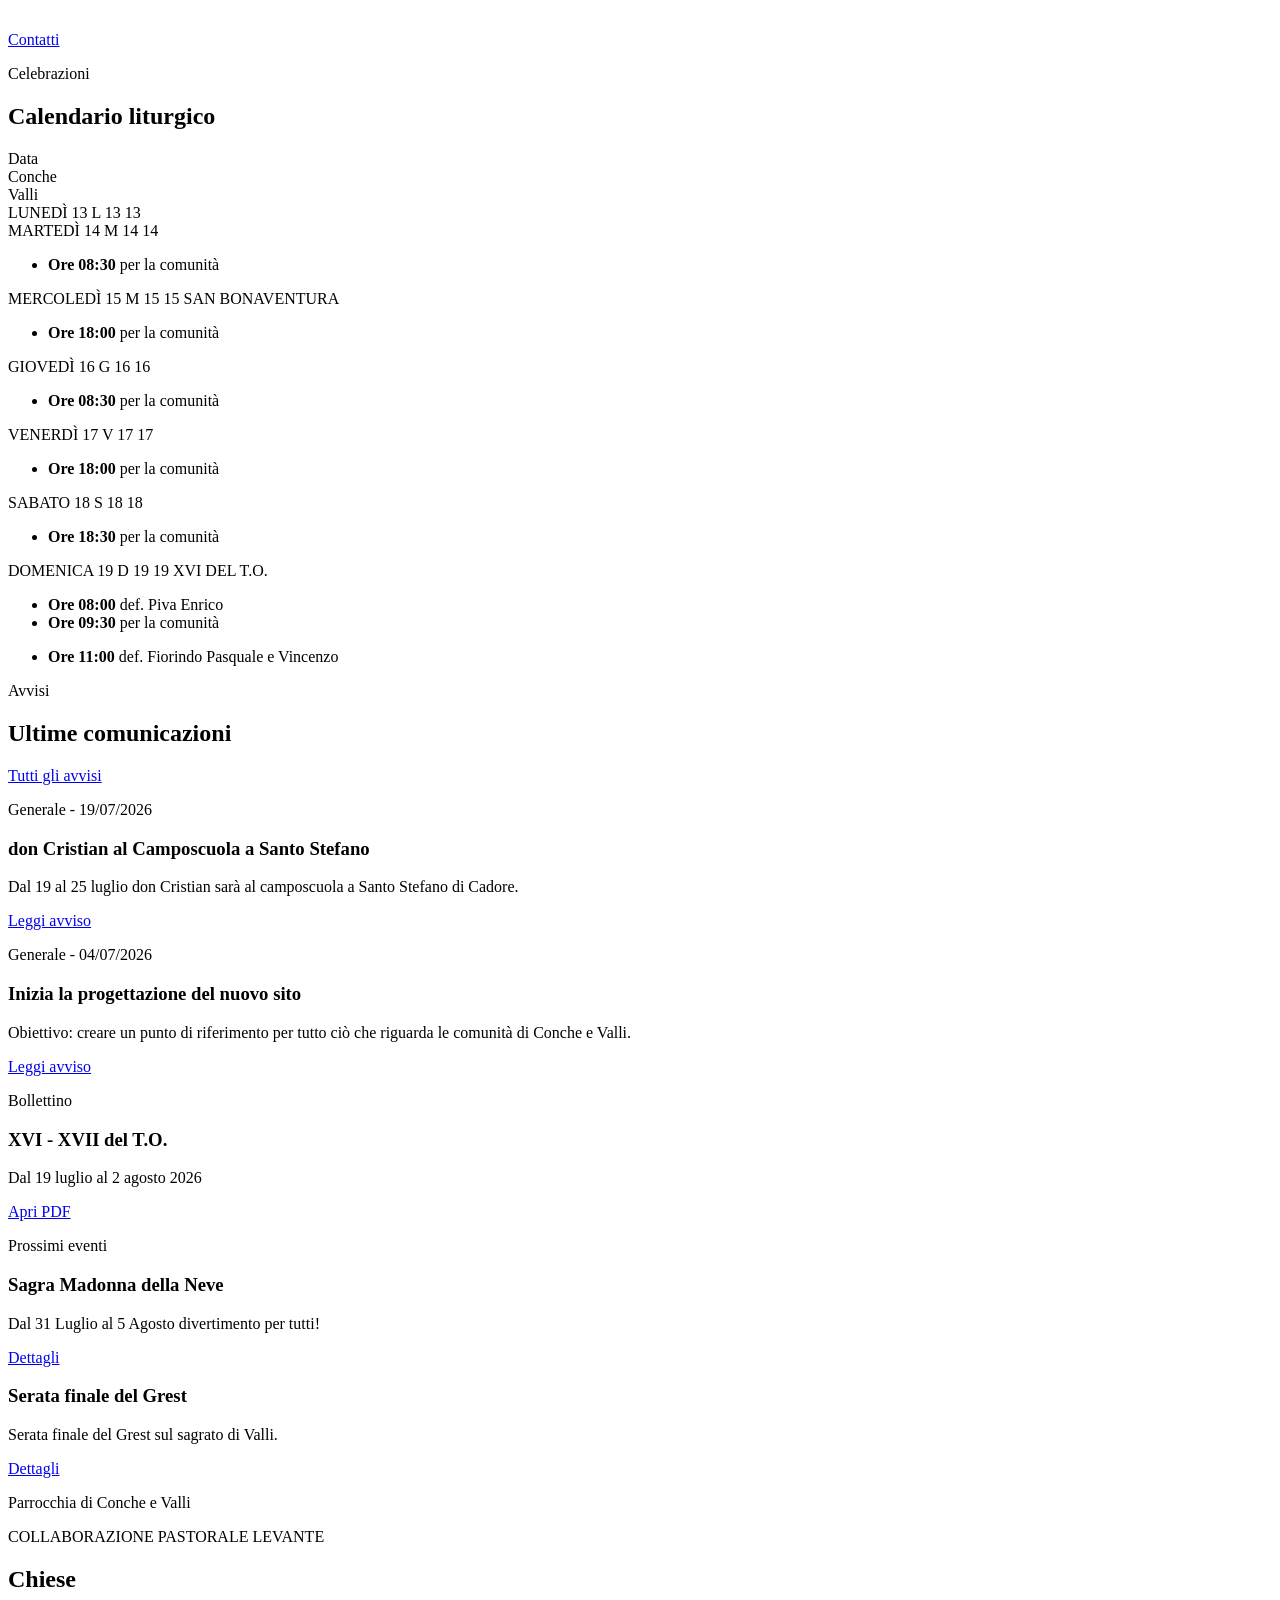
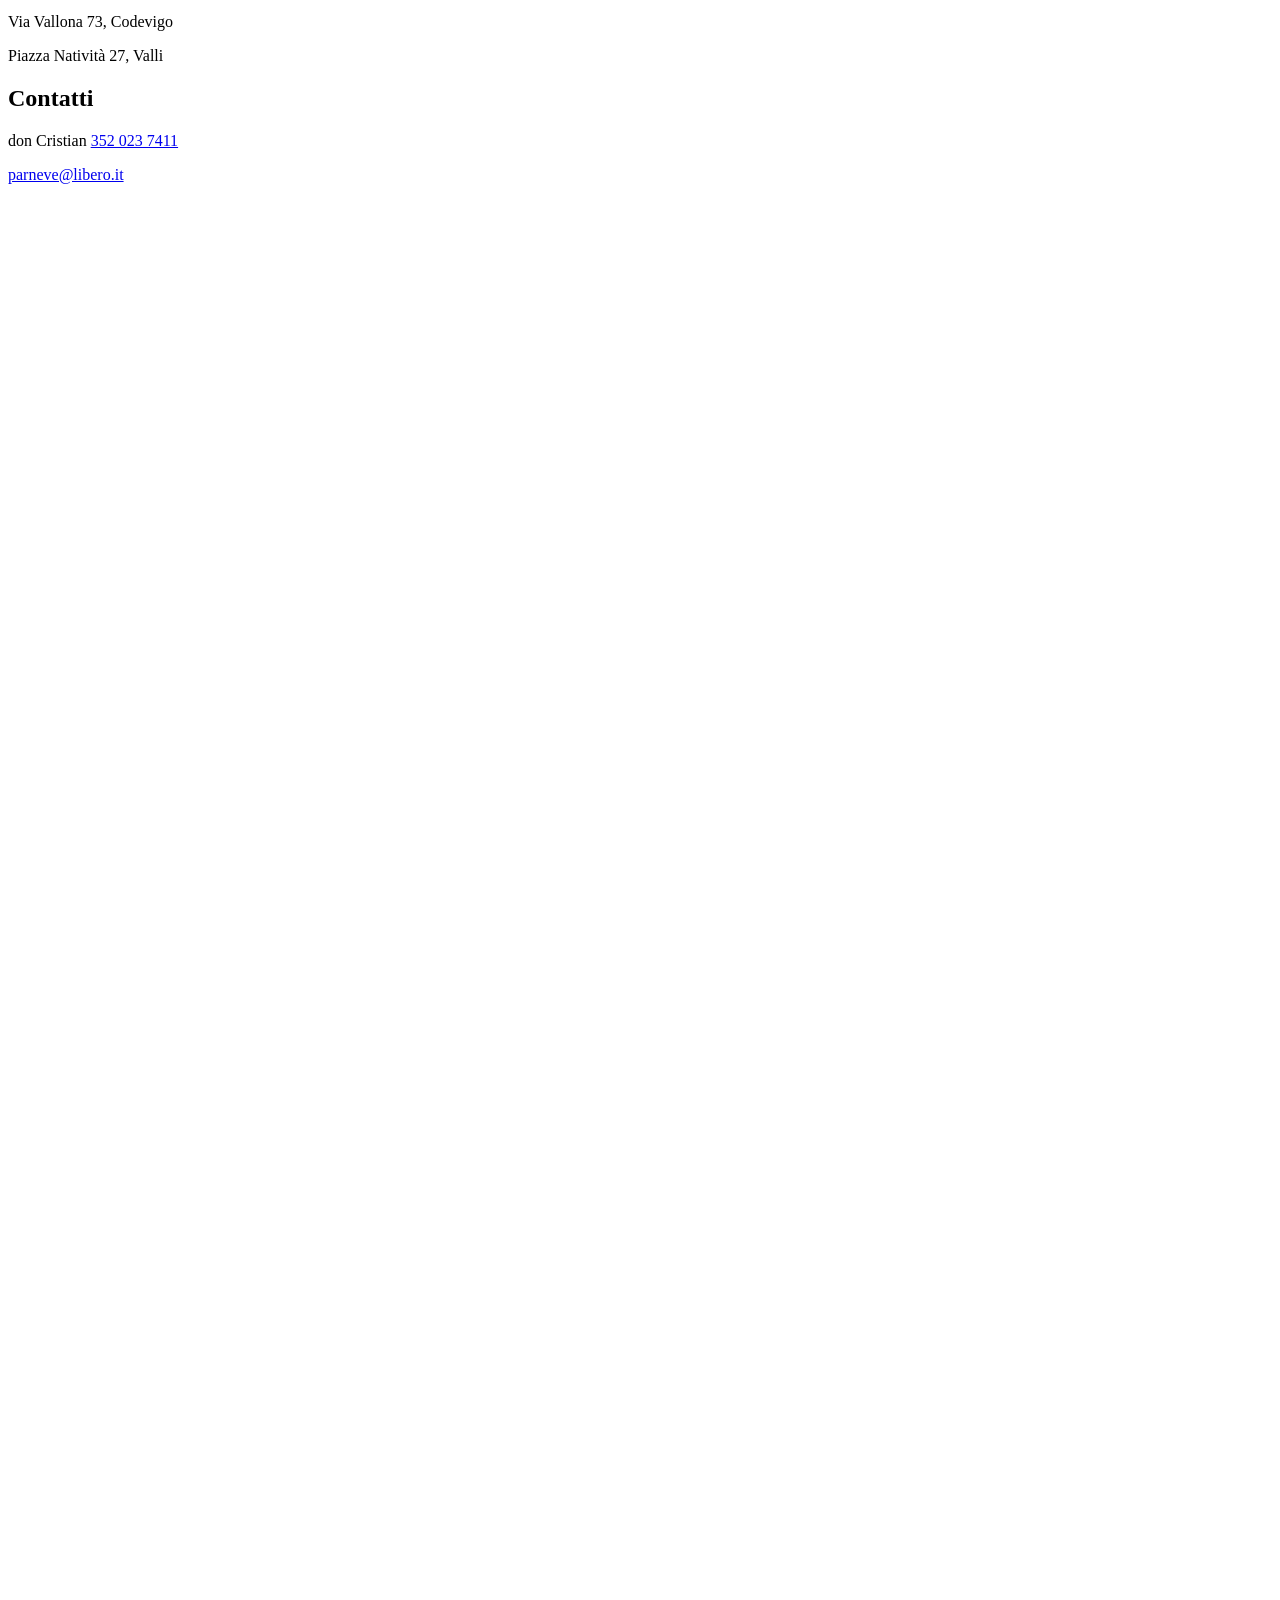
==== commit 399f04e0: "little fix, let's see" ====
--- a/index.html
+++ b/index.html
@@ -10,7 +10,7 @@
 <link rel="icon" href="/favicon.svg" type="image/svg+xml">
 
   
-  <link rel="stylesheet" href="/css/site.min.fcf4a02980c59751d25b77373aad3ed0348a2c95fa27227634a5cfff5c919ef2.css">
+  <link rel="stylesheet" href="/css/site.min.5e7672273eb38600b8ab0d902ea210d631725eec07086b9ea4c249017212a31e.css">
 
 <title>Parrocchia di Conche e Valli</title>
 
@@ -45,7 +45,10 @@
       
     </div>
     <details class="mobile-menu">
-      <summary>Menu</summary>
+      <summary aria-label="Apri menu">
+        <span class="mobile-menu-icon" aria-hidden="true"></span>
+        <span class="sr-only">Menu</span>
+      </summary>
       <div class="mobile-menu-panel">
         
           <a href="/">Home</a>
@@ -99,19 +102,15 @@
 
 
   
-  
-  
-  <section class="showcase" aria-label="In evidenza" style="--showcase-duration: 24s;">
+  <section class="showcase" aria-label="In evidenza">
     <div class="showcase-stage">
       
         
         
         
         
-        
-        
-
-        <article class="showcase-slide" id="showcase-0" style="--showcase-delay: -24s;">
+
+        <article class="showcase-slide" id="showcase-0">
           <img src="/uploads/homepage-showcase/parrocchie-conche-valli-hero.png" alt="Le chiese di Conche e Valli" loading="eager" decoding="async">
           <div class="showcase-overlay"></div>
           <div class="container showcase-content">
@@ -139,10 +138,8 @@
         
         
         
-        
-        
-
-        <article class="showcase-slide" id="showcase-1" style="--showcase-delay: -16s;">
+
+        <article class="showcase-slide" id="showcase-1">
           <img src="/uploads/homepage-showcase/bollettino-settimana.png" alt="Bollettino parrocchiale" loading="lazy" decoding="async">
           <div class="showcase-overlay"></div>
           <div class="container showcase-content">
@@ -170,10 +167,8 @@
         
         
         
-        
-        
-
-        <article class="showcase-slide" id="showcase-2" style="--showcase-delay: -8s;">
+
+        <article class="showcase-slide" id="showcase-2">
           <img src="/uploads/homepage-showcase/nuovo-sito-in-costruzione.png" alt="Scrivania con computer, quaderno e piccoli simboli parrocchiali illuminati dalla luce naturale" loading="lazy" decoding="async">
           <div class="showcase-overlay"></div>
           <div class="container showcase-content">
@@ -270,9 +265,16 @@
   
     
     
+    
+    
+    
     <article class="schedule-row">
       <div class="schedule-date" aria-label="LUNEDÌ 13">
         <span class="schedule-day-label">LUNEDÌ 13</span>
+        <span class="schedule-day-compact" aria-hidden="true">
+          <span class="schedule-day-initial">L</span>
+          <span class="schedule-day-number-value">13</span>
+        </span>
         <span class="schedule-day-number">13</span>
         
       </div>
@@ -288,11 +290,18 @@
       </div>
     </article>
   
+    
+    
+    
     
     
     <article class="schedule-row">
       <div class="schedule-date" aria-label="MARTEDÌ 14">
         <span class="schedule-day-label">MARTEDÌ 14</span>
+        <span class="schedule-day-compact" aria-hidden="true">
+          <span class="schedule-day-initial">M</span>
+          <span class="schedule-day-number-value">14</span>
+        </span>
         <span class="schedule-day-number">14</span>
         
       </div>
@@ -315,11 +324,18 @@
       </div>
     </article>
   
+    
+    
+    
     
     
     <article class="schedule-row">
       <div class="schedule-date" aria-label="MERCOLEDÌ 15 SAN BONAVENTURA">
         <span class="schedule-day-label">MERCOLEDÌ 15</span>
+        <span class="schedule-day-compact" aria-hidden="true">
+          <span class="schedule-day-initial">M</span>
+          <span class="schedule-day-number-value">15</span>
+        </span>
         <span class="schedule-day-number">15</span>
         <span class="schedule-feast">SAN BONAVENTURA</span>
       </div>
@@ -342,11 +358,18 @@
       </div>
     </article>
   
+    
+    
+    
     
     
     <article class="schedule-row">
       <div class="schedule-date" aria-label="GIOVEDÌ 16">
         <span class="schedule-day-label">GIOVEDÌ 16</span>
+        <span class="schedule-day-compact" aria-hidden="true">
+          <span class="schedule-day-initial">G</span>
+          <span class="schedule-day-number-value">16</span>
+        </span>
         <span class="schedule-day-number">16</span>
         
       </div>
@@ -369,11 +392,18 @@
       </div>
     </article>
   
+    
+    
+    
     
     
     <article class="schedule-row">
       <div class="schedule-date" aria-label="VENERDÌ 17">
         <span class="schedule-day-label">VENERDÌ 17</span>
+        <span class="schedule-day-compact" aria-hidden="true">
+          <span class="schedule-day-initial">V</span>
+          <span class="schedule-day-number-value">17</span>
+        </span>
         <span class="schedule-day-number">17</span>
         
       </div>
@@ -396,11 +426,18 @@
       </div>
     </article>
   
+    
+    
+    
     
     
     <article class="schedule-row">
       <div class="schedule-date" aria-label="SABATO 18">
         <span class="schedule-day-label">SABATO 18</span>
+        <span class="schedule-day-compact" aria-hidden="true">
+          <span class="schedule-day-initial">S</span>
+          <span class="schedule-day-number-value">18</span>
+        </span>
         <span class="schedule-day-number">18</span>
         
       </div>
@@ -423,11 +460,18 @@
       </div>
     </article>
   
+    
+    
+    
     
     
     <article class="schedule-row">
       <div class="schedule-date" aria-label="DOMENICA 19 XVI DEL T.O.">
         <span class="schedule-day-label">DOMENICA 19</span>
+        <span class="schedule-day-compact" aria-hidden="true">
+          <span class="schedule-day-initial">D</span>
+          <span class="schedule-day-number-value">19</span>
+        </span>
         <span class="schedule-day-number">19</span>
         <span class="schedule-feast">XVI DEL T.O.</span>
       </div>
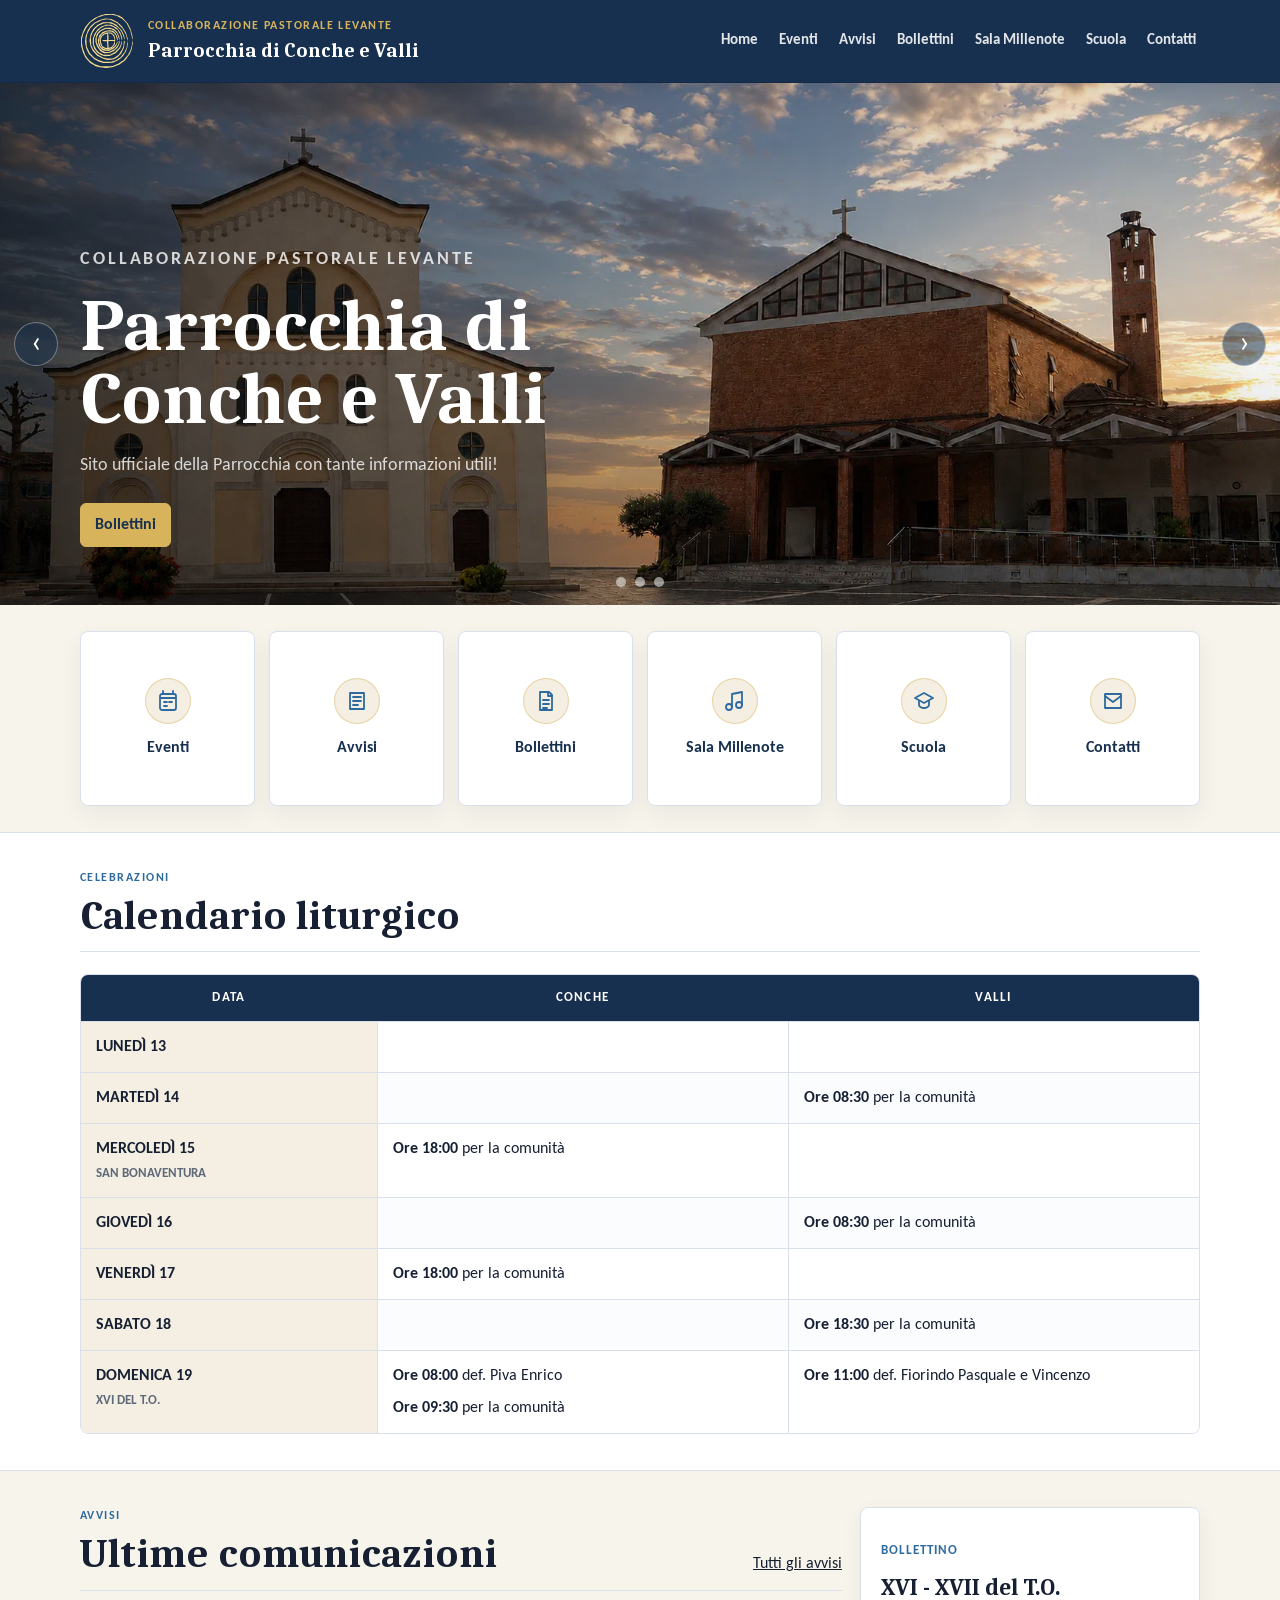
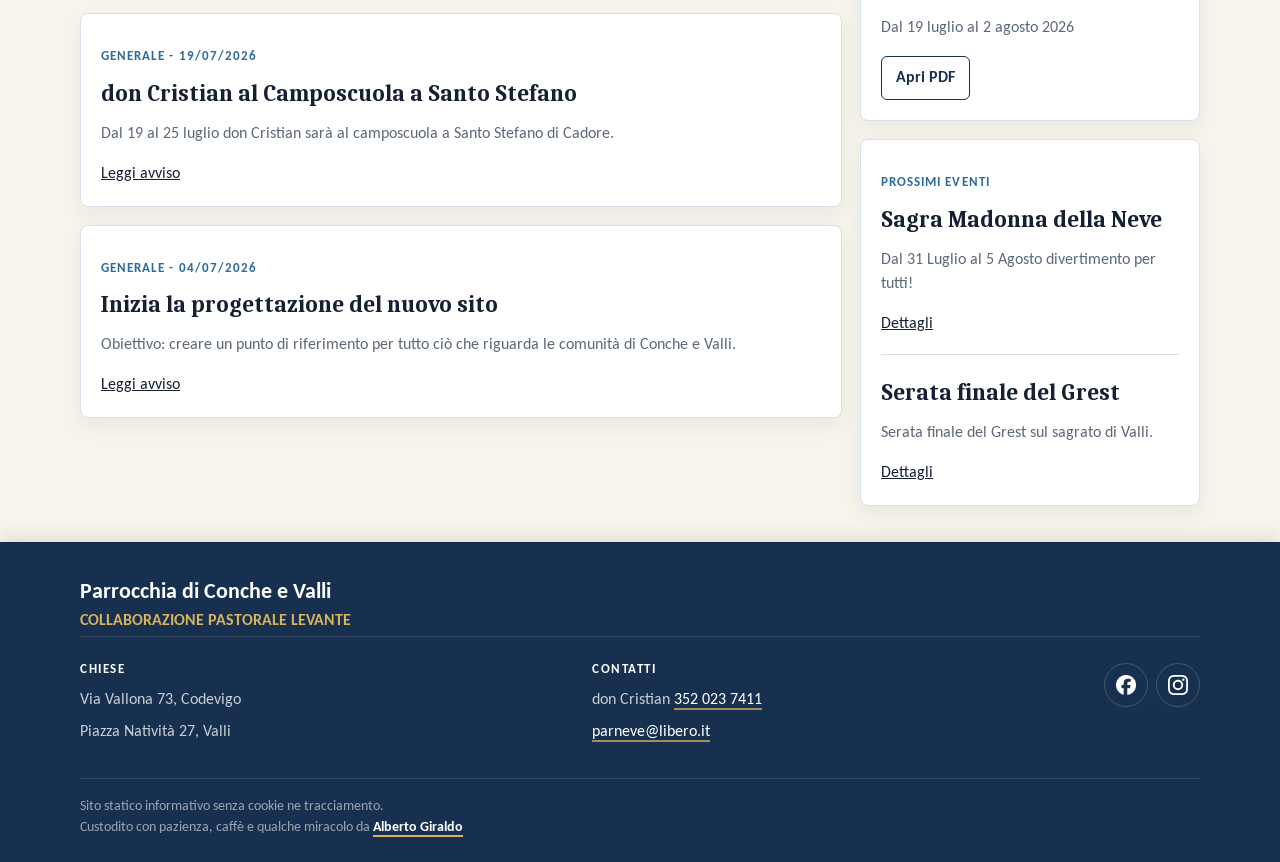
==== commit 133c074b: "lets_see" ====
--- a/index.html
+++ b/index.html
@@ -10,7 +10,7 @@
 <link rel="icon" href="/favicon.svg" type="image/svg+xml">
 
   
-  <link rel="stylesheet" href="/css/site.min.5e7672273eb38600b8ab0d902ea210d631725eec07086b9ea4c249017212a31e.css">
+  <link rel="stylesheet" href="/css/site.min.b39ead1d13e946e91abf2f202764fef7ed8f2df4d64d80c40a97391b44442881.css">
 
 <title>Parrocchia di Conche e Valli</title>
 
@@ -111,7 +111,15 @@
         
 
         <article class="showcase-slide" id="showcase-0">
-          <img src="/uploads/homepage-showcase/parrocchie-conche-valli-hero.png" alt="Le chiese di Conche e Valli" loading="eager" decoding="async">
+          <img
+    src="/uploads/homepage-showcase/parrocchie-conche-valli-hero_hu_f59464587dc328ac.webp"
+    srcset="/uploads/homepage-showcase/parrocchie-conche-valli-hero_hu_1dd920058597f38e.webp 480w, /uploads/homepage-showcase/parrocchie-conche-valli-hero_hu_e56e0b4cfeda7317.webp 768w, /uploads/homepage-showcase/parrocchie-conche-valli-hero_hu_9676a57dd295a73a.webp 1200w, /uploads/homepage-showcase/parrocchie-conche-valli-hero_hu_f59464587dc328ac.webp 1672w"
+    sizes="100vw"
+    width="1672"
+    height="941"
+    alt="Le chiese di Conche e Valli"
+    loading="eager" fetchpriority="high"
+    decoding="async">
           <div class="showcase-overlay"></div>
           <div class="container showcase-content">
             <div class="showcase-copy">
@@ -140,7 +148,15 @@
         
 
         <article class="showcase-slide" id="showcase-1">
-          <img src="/uploads/homepage-showcase/bollettino-settimana.png" alt="Bollettino parrocchiale" loading="lazy" decoding="async">
+          <img
+    src="/uploads/homepage-showcase/bollettino-settimana_hu_2d62b348f49b9095.webp"
+    srcset="/uploads/homepage-showcase/bollettino-settimana_hu_4e70a2b543fb0297.webp 480w, /uploads/homepage-showcase/bollettino-settimana_hu_eef1b575b9ec3acd.webp 768w, /uploads/homepage-showcase/bollettino-settimana_hu_ddf524c9e40fc73e.webp 1200w, /uploads/homepage-showcase/bollettino-settimana_hu_2d62b348f49b9095.webp 1672w"
+    sizes="100vw"
+    width="1672"
+    height="941"
+    alt="Bollettino parrocchiale"
+    loading="eager" fetchpriority="low"
+    decoding="async">
           <div class="showcase-overlay"></div>
           <div class="container showcase-content">
             <div class="showcase-copy">
@@ -169,7 +185,15 @@
         
 
         <article class="showcase-slide" id="showcase-2">
-          <img src="/uploads/homepage-showcase/nuovo-sito-in-costruzione.png" alt="Scrivania con computer, quaderno e piccoli simboli parrocchiali illuminati dalla luce naturale" loading="lazy" decoding="async">
+          <img
+    src="/uploads/homepage-showcase/nuovo-sito-in-costruzione_hu_562b871bc84ff0b.webp"
+    srcset="/uploads/homepage-showcase/nuovo-sito-in-costruzione_hu_596711bee3d41e40.webp 480w, /uploads/homepage-showcase/nuovo-sito-in-costruzione_hu_999371ead09ee57.webp 768w, /uploads/homepage-showcase/nuovo-sito-in-costruzione_hu_f06591fe96936a4e.webp 1200w, /uploads/homepage-showcase/nuovo-sito-in-costruzione_hu_562b871bc84ff0b.webp 1672w"
+    sizes="100vw"
+    width="1672"
+    height="941"
+    alt="Scrivania con computer, quaderno e piccoli simboli parrocchiali illuminati dalla luce naturale"
+    loading="eager" fetchpriority="low"
+    decoding="async">
           <div class="showcase-overlay"></div>
           <div class="container showcase-content">
             <div class="showcase-copy">
--- a/css/site.min.b39ead1d13e946e91abf2f202764fef7ed8f2df4d64d80c40a97391b44442881.css
+++ b/css/site.min.b39ead1d13e946e91abf2f202764fef7ed8f2df4d64d80c40a97391b44442881.css
@@ -0,0 +1 @@
+@font-face{font-family:carlito;src:url(../fonts/Carlito-Regular.ttf)format("truetype");font-weight:400;font-style:normal;font-display:swap}@font-face{font-family:carlito;src:url(../fonts/Carlito-Bold.ttf)format("truetype");font-weight:700;font-style:normal;font-display:swap}@font-face{font-family:caladea;src:url(../fonts/Caladea-Regular.ttf)format("truetype");font-weight:400;font-style:normal;font-display:swap}@font-face{font-family:caladea;src:url(../fonts/Caladea-Bold.ttf)format("truetype");font-weight:700;font-style:normal;font-display:swap}:root{--ink:#172033;--muted:#5d6878;--navy:#18304f;--blue:#2d6a9f;--gold:#d7b45c;--paper:#f7f4ec;--surface:#ffffff;--line:#d9dfeb;--green:#49735d;--radius:8px;--shadow:0 18px 45px rgb(23 32 51 / 10%)}*{box-sizing:border-box}html{background:var(--paper);color:var(--ink);font-family:carlito,Arial,sans-serif;line-height:1.5;min-height:100%;overscroll-behavior-y:none;overflow-x:clip;scroll-padding-top:92px;scrollbar-width:none}html::-webkit-scrollbar,body::-webkit-scrollbar{display:none;height:0;width:0}body{display:flex;flex-direction:column;margin:0;min-height:100dvh;overscroll-behavior-y:none;overflow-x:clip}main{flex:1 0 auto}a{color:inherit}img{display:block;max-width:100%}.container{width:min(1120px,calc(100% - 32px));margin-inline:auto}.site-header{background:var(--navy);color:#fff;border-bottom:1px solid rgb(0 0 0/14%);box-shadow:0 5px 16px rgb(23 32 51/.1);position:sticky;top:0;z-index:30}.nav{min-height:82px;display:flex;align-items:center;justify-content:space-between;gap:24px}.brand{display:flex;align-items:center;gap:14px;min-width:0;text-decoration:none}.brand>span{min-width:0}.brand img{width:54px;height:54px}.brand-kicker{color:var(--gold);display:block;font-size:.76rem;font-weight:700;letter-spacing:.12em;text-transform:uppercase}.brand-name{display:block;font-family:caladea,Georgia,serif;font-size:1.25rem;font-weight:700}.nav-links{display:flex;flex-wrap:wrap;gap:6px 13px;justify-content:flex-end}.nav-links a{border-radius:6px;color:rgb(255 255 255/88%);font-weight:700;font-size:.95rem;padding:8px 4px;position:relative;text-decoration:none;transition:color 160ms ease}.nav-links a::after{background:var(--gold);border-radius:999px;bottom:3px;content:"";height:2px;left:4px;position:absolute;right:4px;transform:scaleX(0);transform-origin:center;transition:transform 180ms ease}.nav-links a:hover,.nav-links a:focus-visible{color:var(--gold)}.nav-links a:hover::after,.nav-links a:focus-visible::after{transform:scaleX(1)}.mobile-menu{display:none}.mobile-menu summary{align-items:center;border:1px solid rgb(255 255 255/24%);border-radius:6px;color:#fff;cursor:pointer;display:flex;font-weight:700;height:42px;justify-content:center;list-style:none;padding:0;transition:border-color 160ms ease,color 160ms ease,background 160ms ease;width:42px}.mobile-menu summary:hover,.mobile-menu summary:focus-visible{background:rgb(215 180 92/.1);border-color:var(--gold);color:var(--gold)}.mobile-menu summary::-webkit-details-marker{display:none}.mobile-menu summary::after{display:none}.mobile-menu-icon,.mobile-menu-icon::before,.mobile-menu-icon::after{background:currentColor;border-radius:999px;content:"";display:block;height:2px;transition:transform 160ms ease,opacity 160ms ease;width:18px}.mobile-menu-icon{position:relative}.mobile-menu-icon::before,.mobile-menu-icon::after{left:0;position:absolute}.mobile-menu-icon::before{top:-6px}.mobile-menu-icon::after{top:6px}.mobile-menu[open] .mobile-menu-icon{background:0 0}.mobile-menu[open] .mobile-menu-icon::before{transform:translateY(6px)rotate(45deg)}.mobile-menu[open] .mobile-menu-icon::after{transform:translateY(-6px)rotate(-45deg)}.sr-only{border:0;clip:rect(0 0 0 0);clip-path:inset(50%);height:1px;margin:-1px;overflow:hidden;padding:0;position:absolute;white-space:nowrap;width:1px}.mobile-menu-panel{background:#10243d;border:1px solid rgb(255 255 255/14%);border-radius:var(--radius);box-shadow:var(--shadow);display:grid;gap:4px;margin-top:10px;min-width:220px;padding:8px;position:absolute;right:16px;z-index:40}.mobile-menu-panel a{border-radius:6px;color:rgb(255 255 255/88%);font-weight:700;padding:10px 12px;text-decoration:none;transition:background 160ms ease,color 160ms ease,transform 160ms ease}.mobile-menu-panel a:hover,.mobile-menu-panel a:focus-visible{background:rgb(215 180 92/12%);color:var(--gold);transform:translateX(3px)}.showcase{background:#111;color:#fff;min-height:58svh;overflow:hidden;position:relative}.showcase-stage{min-height:58svh;position:relative}.showcase-slide{inset:0;min-height:58svh;opacity:0;overflow:hidden;pointer-events:none;position:absolute;transition:opacity 1200ms ease-in-out;z-index:1}.showcase-slide:first-child{opacity:1;pointer-events:auto;z-index:2}.showcase-slide img{height:100%;inset:0;object-fit:cover;pointer-events:none;position:absolute;user-select:none;width:100%;z-index:0}.showcase-stage:has(.showcase-slide:target) .showcase-slide{opacity:0;pointer-events:none;z-index:1}.showcase-stage:has(.showcase-slide:target) .showcase-slide:target{opacity:1;pointer-events:auto;z-index:3}.showcase-overlay{background:linear-gradient(90deg,rgb(0 0 0/52%),rgb(0 0 0/18%) 52%,rgb(0 0 0/3%)),linear-gradient(0deg,rgb(0 0 0/18%),transparent 46%);inset:0;pointer-events:none;position:absolute;z-index:1}.showcase-content{align-items:end;display:flex;min-height:58svh;padding-block:96px 58px;position:relative;z-index:2}.showcase-copy{max-width:700px}.showcase-eyebrow{color:var(--gold);font-size:.86rem;font-weight:700;letter-spacing:.16em;margin:0 0 14px;text-transform:uppercase}.showcase h1{font-family:caladea,Georgia,serif;font-size:clamp(2.4rem,6vw,4.6rem);line-height:1;margin:0}.showcase p{color:rgb(255 255 255/.8);font-size:1.13rem;max-width:660px}.showcase-actions{display:flex;flex-wrap:wrap;gap:10px;margin-top:24px}.showcase-arrow{align-items:center;background:rgb(24 48 79/54%);border:1px solid rgb(255 255 255/35%);border-radius:999px;color:#fff;display:flex;font-size:2rem;height:44px;justify-content:center;line-height:1;position:absolute;text-decoration:none;top:50%;transform:translateY(-50%);transition:background 180ms ease,border-color 180ms ease,color 180ms ease,box-shadow 180ms ease,transform 180ms ease;width:44px;z-index:3}.showcase-arrow:hover{background:var(--gold);border-color:var(--gold);box-shadow:0 10px 24px rgb(0 0 0/.2);color:var(--navy);transform:translateY(-50%)scale(1.04)}.showcase-arrow.previous{left:14px}.showcase-arrow.next{right:14px}.showcase-dots{bottom:18px;display:flex;gap:9px;left:50%;position:absolute;transform:translateX(-50%);z-index:4}.showcase-dots a{background:rgb(255 255 255/52%);border-radius:999px;height:10px;width:10px}.showcase-dots a:hover,.showcase-dots a:focus{background:#fff;outline:2px solid var(--gold);outline-offset:3px}@media(prefers-reduced-motion:reduce){html{scroll-behavior:auto}*,*::before,*::after{animation-duration:.01ms!important;animation-iteration-count:1!important;scroll-behavior:auto!important;transition-duration:.01ms!important}}.button{align-items:center;background:0 0;border:1px solid var(--navy);border-radius:6px;color:var(--navy);display:inline-flex;font-weight:700;min-height:42px;padding:9px 14px;text-decoration:none;transition:background 160ms ease,border-color 160ms ease,color 160ms ease}.button.secondary{background:0 0;color:#fff;border-color:rgb(255 255 255/38%)}.button:hover,.button:focus-visible{background:var(--navy);border-color:var(--navy);color:#fff}.button.secondary:hover,.button.secondary:focus-visible{background:var(--gold);border-color:var(--gold);color:var(--navy)}.showcase .button{background:var(--gold);border-color:var(--gold);color:var(--navy)}.showcase .button:hover,.showcase .button:focus-visible{background:#101826;border-color:var(--gold);color:var(--gold)}.section{padding-block:36px}.quick-links-section{background:var(--paper);padding-block:26px}.quick-link-grid{display:grid;gap:14px;grid-template-columns:repeat(6,minmax(0,1fr))}.quick-link{align-items:center;aspect-ratio:1/1;background:#fff;border:1px solid var(--line);border-radius:var(--radius);box-shadow:0 8px 22px rgb(23 32 51/6%);color:var(--navy);display:flex;flex-direction:column;font-weight:700;gap:12px;justify-content:center;min-height:120px;padding:14px;text-align:center;text-decoration:none;transition:background 160ms ease,border-color 160ms ease,color 160ms ease,transform 160ms ease}.quick-link:hover,.quick-link:focus-visible{background:var(--navy);border-color:var(--navy);color:#fff}.quick-link-icon{align-items:center;background-color:#f4efe2;border:1px solid rgb(215 180 92/48%);border-radius:999px;color:var(--blue);display:inline-flex;height:46px;justify-content:center;transition:border-color 160ms ease,color 160ms ease;width:46px}.quick-link:hover .quick-link-icon,.quick-link:focus-visible .quick-link-icon{background-color:#f4efe2;border-color:var(--gold);color:var(--navy)}.quick-link-icon svg{fill:none;height:24px;stroke:currentColor;stroke-linecap:round;stroke-linejoin:round;stroke-width:1.8;width:24px}.section.white{background:#fff;border-block:1px solid var(--line)}.section-heading{border-bottom:1px solid var(--line);display:flex;justify-content:space-between;gap:20px;align-items:end;margin-bottom:22px;padding-bottom:14px}.eyebrow{color:var(--blue);font-size:.78rem;font-weight:700;letter-spacing:.12em;margin:0 0 4px;text-transform:uppercase}h1,h2,h3{font-family:caladea,Georgia,serif;line-height:1.12}h2{font-size:clamp(1.8rem,4vw,2.55rem);margin:0}.grid{display:grid;gap:18px}.grid.two{grid-template-columns:repeat(2,minmax(0,1fr))}.grid.sidebar{grid-template-columns:minmax(0,1fr)340px;align-items:start}.card{background:var(--surface);border:1px solid var(--line);border-radius:var(--radius);padding:20px;box-shadow:0 8px 22px rgb(23 32 51/6%)}.card h3{font-size:1.45rem;margin:6px 0 8px}.event-teaser+.event-teaser{border-top:1px solid var(--line);margin-top:18px;padding-top:18px}.content-card{align-content:start}.content-card h2{font-size:1.5rem;margin:6px 0 8px}.bulletin-card{min-height:0}.bulletin-card h2{font-size:clamp(2rem,4vw,2.8rem);margin:8px 0 24px}.bulletin-card-button{align-self:flex-start}.muted{color:var(--muted)}.meta{color:var(--blue);font-size:.82rem;font-weight:700;letter-spacing:.08em;text-transform:uppercase}.schedule{border:1px solid var(--line);border-radius:var(--radius);overflow:hidden}.schedule-header,.schedule-row{display:grid;grid-template-columns:minmax(120px,.72fr)repeat(2,minmax(0,1fr))}.schedule-header{background:var(--navy);color:#fff;font-size:.82rem;font-weight:700;letter-spacing:.1em;text-align:center;text-transform:uppercase}.schedule-header div,.schedule-cell,.schedule-date{padding:13px 15px}.schedule-row{background:#fff;border-top:1px solid var(--line)}.schedule-row:nth-child(odd){background:#fbfcfe}.schedule-date{background:#f4efe2;font-weight:700}.schedule-day-number{display:none}.schedule-day-compact{display:none}.schedule-feast{color:var(--muted);display:block;font-size:.84rem;font-weight:700;margin-top:3px}.schedule-cell{border-left:1px solid var(--line)}.schedule-cell ul{list-style:none;margin:0;padding:0}.schedule-cell li+li{margin-top:8px}.site-footer{background:var(--navy);border-top:1px solid rgb(0 0 0/.1);box-shadow:0 -5px 16px rgb(23 32 51/.1);color:rgb(255 255 255/76%);padding-block:34px 24px}.site-footer strong{color:#fff}.footer-layout{display:grid;gap:26px}.footer-title{color:var(--gold);font-weight:700;margin:0 0 3px}.footer-subtitle{color:#fff;font-size:1.35rem;font-weight:700;margin:0}.footer-brand-block{border-bottom:1px solid rgb(255 255 255/12%)}.footer-muted{color:rgb(255 255 255/58%);margin:0}.footer-info-grid{align-items:start;display:grid;gap:22px;grid-template-columns:minmax(0,1fr)minmax(0,1fr)auto;user-select:text;-webkit-user-select:text}.footer-info-grid h2{color:#fff;font-family:carlito,Arial,sans-serif;font-size:.82rem;letter-spacing:.12em;margin:0 0 10px;text-transform:uppercase}.footer-info-grid p{margin:0 0 8px}.footer-info-grid a{color:#fff;text-decoration-color:rgb(215 180 92/72%);text-decoration-thickness:2px;text-underline-offset:4px}.social-links{display:flex;flex-wrap:wrap;gap:8px;justify-content:flex-end;margin-top:0}.social-links a,.social-circle{align-items:center;border:1px solid rgb(255 255 255/18%);border-radius:999px;color:#fff;display:inline-flex;height:44px;justify-content:center;padding:0;text-decoration:none;transition:border-color 160ms ease,color 160ms ease,transform 160ms ease,background 160ms ease;width:44px}.social-links a:hover,.social-links a:focus-visible{background:rgb(215 180 92/.1);border-color:var(--gold);color:var(--gold);transform:translateY(-2px)}.social-circle{background:var(--navy);border-color:var(--navy)}.social-icon{height:20px;object-fit:contain;width:20px}.footer-note{border-top:1px solid rgb(255 255 255/12%);color:rgb(255 255 255/56%);font-size:.86rem;margin:0;padding-top:18px}.footer-note a{color:#fff;font-weight:700;text-decoration-color:var(--gold);text-decoration-thickness:2px;text-underline-offset:4px;transition:color 160ms ease}.footer-note a:hover,.footer-note a:focus-visible{color:var(--gold)}.prose{background:#fff;border:1px solid var(--line);border-radius:var(--radius);padding:24px}.page-top-image{aspect-ratio:16/7;border-radius:var(--radius);box-shadow:var(--shadow);margin-bottom:24px;object-fit:cover;width:100%}.page-description{font-size:1.08rem;margin-top:10px;max-width:720px}.page-prose{font-size:1.06rem;line-height:1.7;user-select:text;-webkit-user-select:text}.page-prose::after{clear:both;content:"";display:block}.page-prose p:has(>.prose-image-link:only-child){margin:0}.page-prose .prose-image-link{border-radius:var(--radius);color:inherit;display:block;float:right;line-height:0;margin:0 0 18px 26px;max-width:min(380px,44%);text-decoration:none}.page-prose .prose-image-link img{border:1px solid var(--line);border-radius:inherit;box-shadow:var(--shadow);display:block;max-width:100%;width:100%}.page-prose .prose-image-link:hover img,.page-prose .prose-image-link:focus-visible img{outline:3px solid var(--gold);outline-offset:4px}.contact-sections{display:grid;gap:28px}.contact-section{border-top:1px solid var(--line);display:grid;gap:24px;grid-template-columns:minmax(220px,.34fr)minmax(0,1fr);padding-top:24px}.contact-section h2{font-size:clamp(1.65rem,3vw,2.15rem);margin:6px 0 0}.contact-detail-grid{display:grid;gap:18px 26px;grid-template-columns:repeat(2,minmax(0,1fr));user-select:text;-webkit-user-select:text}.contact-detail-grid p{margin:0}.contact-detail-grid a{color:var(--navy);text-decoration-color:var(--gold);text-decoration-thickness:2px;text-underline-offset:4px}.contact-social{justify-content:flex-start}.contact-social a{background:var(--navy);border-color:var(--navy)}@media(max-width:760px){html{scroll-padding-top:92px}*,*::before,*::after{-ms-overflow-style:none;scrollbar-width:none}*::-webkit-scrollbar{display:none;height:0;width:0}.nav,.grid.two,.grid.sidebar{grid-template-columns:1fr}.nav{align-items:center;flex-direction:row;min-height:76px;padding-block:12px;position:relative}.brand{gap:10px;max-width:calc(100% - 58px)}.brand img{height:40px;width:40px}.brand-kicker{font-size:.54rem;letter-spacing:.06em;overflow:hidden;text-overflow:ellipsis;white-space:nowrap}.brand-name{font-size:.92rem;overflow:hidden;text-overflow:ellipsis;white-space:nowrap}.nav-links{display:none}.mobile-menu{display:block;margin-left:auto}.mobile-menu summary{height:38px;width:38px}.mobile-menu-panel{right:0}.showcase,.showcase-stage,.showcase-slide,.showcase-content{min-height:62svh}.showcase-stage{display:flex;overflow-x:auto;overscroll-behavior-x:contain;scroll-behavior:smooth;scroll-snap-type:x mandatory;scrollbar-width:none}.showcase-stage::-webkit-scrollbar{display:none;width:0}.showcase-slide,.showcase-stage:has(.showcase-slide:target) .showcase-slide{flex:0 0 100%;inset:auto;opacity:1;pointer-events:auto;position:relative;scroll-snap-align:start;scroll-snap-stop:always;transition:none;z-index:1}.showcase-stage:has(.showcase-slide:target) .showcase-slide:target{z-index:1}.showcase-content{padding-block:64px 58px}.showcase-arrow{display:none}.showcase-overlay{background:linear-gradient(180deg,rgb(0 0 0/16%),rgb(0 0 0/68%))}.showcase-copy{max-width:100%}.showcase-eyebrow{font-size:.7rem;letter-spacing:.1em;margin-bottom:10px}.showcase h1{font-size:2rem;line-height:1.04;text-wrap:balance}.showcase p{font-size:.98rem;line-height:1.4}.showcase-actions{margin-top:18px}.button{font-size:.94rem;min-height:40px;padding:8px 12px}.page-top-image{aspect-ratio:4/3}.quick-link-grid{gap:8px;grid-template-columns:repeat(3,minmax(0,1fr))}.quick-link{font-size:.78rem;gap:7px;min-height:0;padding:8px}.quick-link-icon{height:38px;width:38px}.quick-link-icon svg{height:20px;width:20px}.footer-brand-block,.footer-info-grid{grid-template-columns:1fr}.contact-section,.contact-detail-grid{grid-template-columns:1fr}.page-prose .prose-image-link{float:none;margin:10px 0 18px;max-width:100%;width:100%}.footer-info-grid{gap:16px}.section{padding-block:30px}.section-heading{gap:12px}.eyebrow,.meta{font-size:.72rem;letter-spacing:.08em}h2,.contact-section h2{font-size:1.55rem}.card{padding:16px}.card h3{font-size:1.25rem}.bulletin-card h2{font-size:1.85rem}.page-description,.page-prose{font-size:1rem}.social-links{justify-content:flex-start}.schedule{font-size:.82rem;overflow-x:auto}.schedule-header,.schedule-row{grid-template-columns:3.2rem minmax(0,1fr)minmax(0,1fr)}.schedule-header{display:grid;font-size:.68rem;letter-spacing:.04em}.schedule-header div,.schedule-cell,.schedule-date{padding:8px 6px}.schedule-date{align-items:center;display:flex;justify-content:center;min-width:0}.schedule-day-label,.schedule-date>.schedule-day-number,.schedule-feast{display:none}.schedule-day-compact{align-items:baseline;display:inline-flex;gap:3px;line-height:1;white-space:nowrap}.schedule-day-initial{color:var(--blue);font-size:.72rem;font-weight:700}.schedule-day-number-value{font-size:.94rem}.schedule-cell{border-left:1px solid var(--line);border-top:0;line-height:1.25;min-width:0;overflow-wrap:break-word}.schedule-cell li+li{margin-top:6px}}
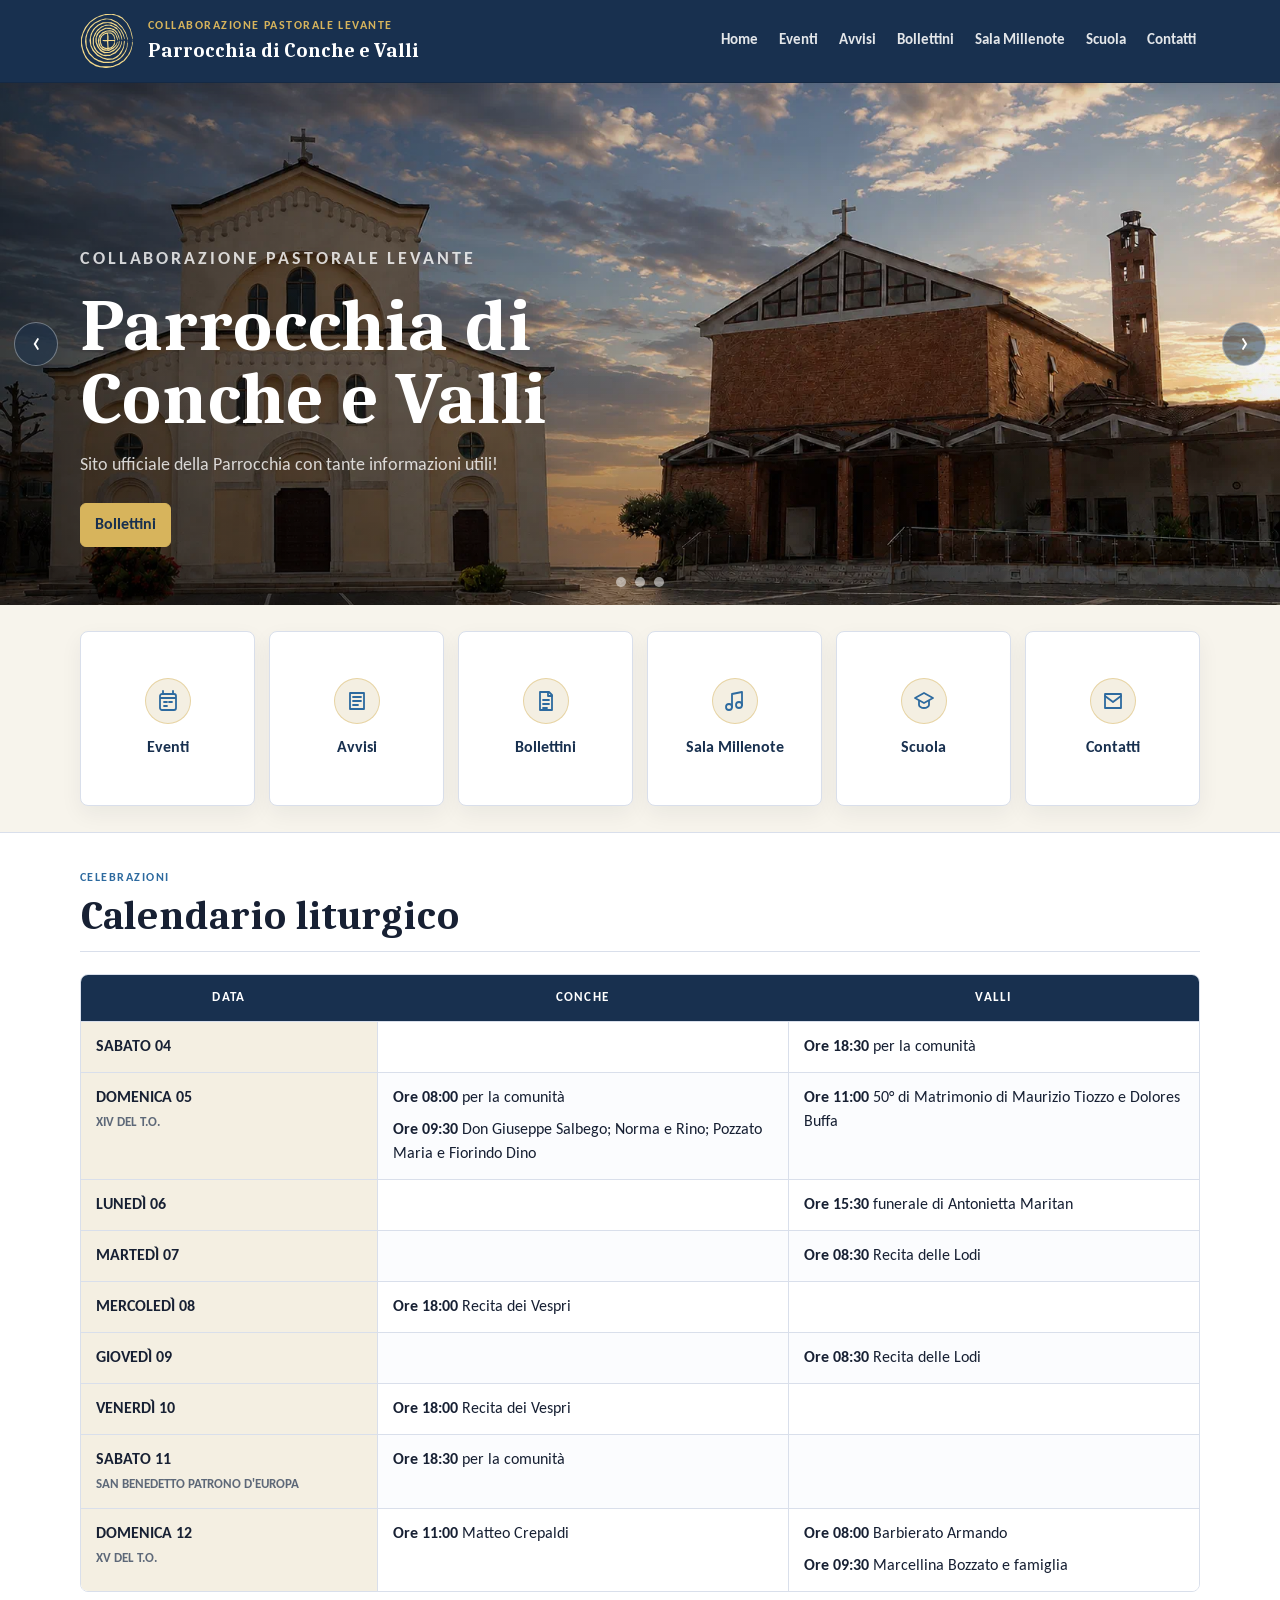
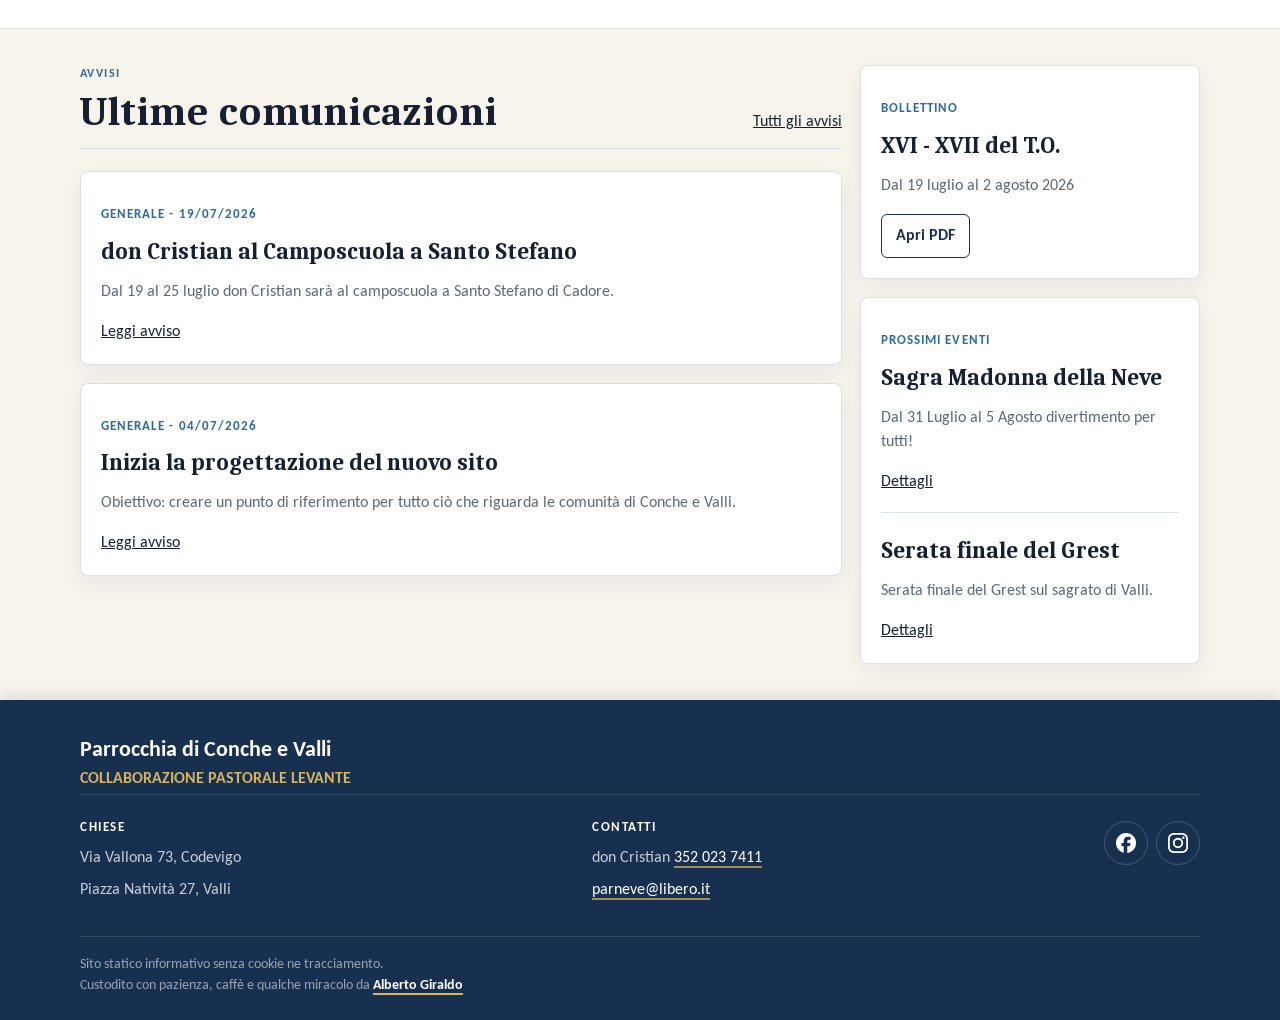
==== commit fa826b3b: "lets_see" ====
--- a/index.html
+++ b/index.html
@@ -10,7 +10,7 @@
 <link rel="icon" href="/favicon.svg" type="image/svg+xml">
 
   
-  <link rel="stylesheet" href="/css/site.min.b39ead1d13e946e91abf2f202764fef7ed8f2df4d64d80c40a97391b44442881.css">
+  <link rel="stylesheet" href="/css/site.min.9194e0e322c6ab637ba9c9fe97d67a219af0323f27cf323baa73b8d8ab8fe324.css">
 
 <title>Parrocchia di Conche e Valli</title>
 
@@ -293,176 +293,13 @@
     
     
     <article class="schedule-row">
-      <div class="schedule-date" aria-label="LUNEDÌ 13">
-        <span class="schedule-day-label">LUNEDÌ 13</span>
-        <span class="schedule-day-compact" aria-hidden="true">
-          <span class="schedule-day-initial">L</span>
-          <span class="schedule-day-number-value">13</span>
-        </span>
-        <span class="schedule-day-number">13</span>
-        
-      </div>
-      <div class="schedule-cell">
-        
-          <span class="muted"></span>
-        
-      </div>
-      <div class="schedule-cell">
-        
-          <span class="muted"></span>
-        
-      </div>
-    </article>
-  
-    
-    
-    
-    
-    
-    <article class="schedule-row">
-      <div class="schedule-date" aria-label="MARTEDÌ 14">
-        <span class="schedule-day-label">MARTEDÌ 14</span>
-        <span class="schedule-day-compact" aria-hidden="true">
-          <span class="schedule-day-initial">M</span>
-          <span class="schedule-day-number-value">14</span>
-        </span>
-        <span class="schedule-day-number">14</span>
-        
-      </div>
-      <div class="schedule-cell">
-        
-          <span class="muted"></span>
-        
-      </div>
-      <div class="schedule-cell">
-        
-          <ul>
-            
-              <li>
-                <strong>Ore 08:30</strong>
-                per la comunità
-              </li>
-            
-          </ul>
-        
-      </div>
-    </article>
-  
-    
-    
-    
-    
-    
-    <article class="schedule-row">
-      <div class="schedule-date" aria-label="MERCOLEDÌ 15 SAN BONAVENTURA">
-        <span class="schedule-day-label">MERCOLEDÌ 15</span>
-        <span class="schedule-day-compact" aria-hidden="true">
-          <span class="schedule-day-initial">M</span>
-          <span class="schedule-day-number-value">15</span>
-        </span>
-        <span class="schedule-day-number">15</span>
-        <span class="schedule-feast">SAN BONAVENTURA</span>
-      </div>
-      <div class="schedule-cell">
-        
-          <ul>
-            
-              <li>
-                <strong>Ore 18:00</strong>
-                per la comunità
-              </li>
-            
-          </ul>
-        
-      </div>
-      <div class="schedule-cell">
-        
-          <span class="muted"></span>
-        
-      </div>
-    </article>
-  
-    
-    
-    
-    
-    
-    <article class="schedule-row">
-      <div class="schedule-date" aria-label="GIOVEDÌ 16">
-        <span class="schedule-day-label">GIOVEDÌ 16</span>
-        <span class="schedule-day-compact" aria-hidden="true">
-          <span class="schedule-day-initial">G</span>
-          <span class="schedule-day-number-value">16</span>
-        </span>
-        <span class="schedule-day-number">16</span>
-        
-      </div>
-      <div class="schedule-cell">
-        
-          <span class="muted"></span>
-        
-      </div>
-      <div class="schedule-cell">
-        
-          <ul>
-            
-              <li>
-                <strong>Ore 08:30</strong>
-                per la comunità
-              </li>
-            
-          </ul>
-        
-      </div>
-    </article>
-  
-    
-    
-    
-    
-    
-    <article class="schedule-row">
-      <div class="schedule-date" aria-label="VENERDÌ 17">
-        <span class="schedule-day-label">VENERDÌ 17</span>
-        <span class="schedule-day-compact" aria-hidden="true">
-          <span class="schedule-day-initial">V</span>
-          <span class="schedule-day-number-value">17</span>
-        </span>
-        <span class="schedule-day-number">17</span>
-        
-      </div>
-      <div class="schedule-cell">
-        
-          <ul>
-            
-              <li>
-                <strong>Ore 18:00</strong>
-                per la comunità
-              </li>
-            
-          </ul>
-        
-      </div>
-      <div class="schedule-cell">
-        
-          <span class="muted"></span>
-        
-      </div>
-    </article>
-  
-    
-    
-    
-    
-    
-    <article class="schedule-row">
-      <div class="schedule-date" aria-label="SABATO 18">
-        <span class="schedule-day-label">SABATO 18</span>
+      <div class="schedule-date" aria-label="SABATO 04">
+        <span class="schedule-day-label">SABATO 04</span>
         <span class="schedule-day-compact" aria-hidden="true">
           <span class="schedule-day-initial">S</span>
-          <span class="schedule-day-number-value">18</span>
-        </span>
-        <span class="schedule-day-number">18</span>
+          <span class="schedule-day-number-value">04</span>
+        </span>
+        <span class="schedule-day-number">04</span>
         
       </div>
       <div class="schedule-cell">
@@ -490,14 +327,14 @@
     
     
     <article class="schedule-row">
-      <div class="schedule-date" aria-label="DOMENICA 19 XVI DEL T.O.">
-        <span class="schedule-day-label">DOMENICA 19</span>
+      <div class="schedule-date" aria-label="DOMENICA 05 XIV DEL T.O.">
+        <span class="schedule-day-label">DOMENICA 05</span>
         <span class="schedule-day-compact" aria-hidden="true">
           <span class="schedule-day-initial">D</span>
-          <span class="schedule-day-number-value">19</span>
-        </span>
-        <span class="schedule-day-number">19</span>
-        <span class="schedule-feast">XVI DEL T.O.</span>
+          <span class="schedule-day-number-value">05</span>
+        </span>
+        <span class="schedule-day-number">05</span>
+        <span class="schedule-feast">XIV DEL T.O.</span>
       </div>
       <div class="schedule-cell">
         
@@ -505,11 +342,222 @@
             
               <li>
                 <strong>Ore 08:00</strong>
-                def. Piva Enrico
+                per la comunità
               </li>
             
               <li>
                 <strong>Ore 09:30</strong>
+                Don Giuseppe Salbego; Norma e Rino; Pozzato Maria e Fiorindo Dino
+              </li>
+            
+          </ul>
+        
+      </div>
+      <div class="schedule-cell">
+        
+          <ul>
+            
+              <li>
+                <strong>Ore 11:00</strong>
+                50° di Matrimonio di Maurizio Tiozzo e Dolores Buffa
+              </li>
+            
+          </ul>
+        
+      </div>
+    </article>
+  
+    
+    
+    
+    
+    
+    <article class="schedule-row">
+      <div class="schedule-date" aria-label="LUNEDÌ 06">
+        <span class="schedule-day-label">LUNEDÌ 06</span>
+        <span class="schedule-day-compact" aria-hidden="true">
+          <span class="schedule-day-initial">L</span>
+          <span class="schedule-day-number-value">06</span>
+        </span>
+        <span class="schedule-day-number">06</span>
+        
+      </div>
+      <div class="schedule-cell">
+        
+          <span class="muted"></span>
+        
+      </div>
+      <div class="schedule-cell">
+        
+          <ul>
+            
+              <li>
+                <strong>Ore 15:30</strong>
+                funerale di Antonietta Maritan
+              </li>
+            
+          </ul>
+        
+      </div>
+    </article>
+  
+    
+    
+    
+    
+    
+    <article class="schedule-row">
+      <div class="schedule-date" aria-label="MARTEDÌ 07">
+        <span class="schedule-day-label">MARTEDÌ 07</span>
+        <span class="schedule-day-compact" aria-hidden="true">
+          <span class="schedule-day-initial">M</span>
+          <span class="schedule-day-number-value">07</span>
+        </span>
+        <span class="schedule-day-number">07</span>
+        
+      </div>
+      <div class="schedule-cell">
+        
+          <span class="muted"></span>
+        
+      </div>
+      <div class="schedule-cell">
+        
+          <ul>
+            
+              <li>
+                <strong>Ore 08:30</strong>
+                Recita delle Lodi
+              </li>
+            
+          </ul>
+        
+      </div>
+    </article>
+  
+    
+    
+    
+    
+    
+    <article class="schedule-row">
+      <div class="schedule-date" aria-label="MERCOLEDÌ 08">
+        <span class="schedule-day-label">MERCOLEDÌ 08</span>
+        <span class="schedule-day-compact" aria-hidden="true">
+          <span class="schedule-day-initial">M</span>
+          <span class="schedule-day-number-value">08</span>
+        </span>
+        <span class="schedule-day-number">08</span>
+        
+      </div>
+      <div class="schedule-cell">
+        
+          <ul>
+            
+              <li>
+                <strong>Ore 18:00</strong>
+                Recita dei Vespri
+              </li>
+            
+          </ul>
+        
+      </div>
+      <div class="schedule-cell">
+        
+          <span class="muted"></span>
+        
+      </div>
+    </article>
+  
+    
+    
+    
+    
+    
+    <article class="schedule-row">
+      <div class="schedule-date" aria-label="GIOVEDÌ 09">
+        <span class="schedule-day-label">GIOVEDÌ 09</span>
+        <span class="schedule-day-compact" aria-hidden="true">
+          <span class="schedule-day-initial">G</span>
+          <span class="schedule-day-number-value">09</span>
+        </span>
+        <span class="schedule-day-number">09</span>
+        
+      </div>
+      <div class="schedule-cell">
+        
+          <span class="muted"></span>
+        
+      </div>
+      <div class="schedule-cell">
+        
+          <ul>
+            
+              <li>
+                <strong>Ore 08:30</strong>
+                Recita delle Lodi
+              </li>
+            
+          </ul>
+        
+      </div>
+    </article>
+  
+    
+    
+    
+    
+    
+    <article class="schedule-row">
+      <div class="schedule-date" aria-label="VENERDÌ 10">
+        <span class="schedule-day-label">VENERDÌ 10</span>
+        <span class="schedule-day-compact" aria-hidden="true">
+          <span class="schedule-day-initial">V</span>
+          <span class="schedule-day-number-value">10</span>
+        </span>
+        <span class="schedule-day-number">10</span>
+        
+      </div>
+      <div class="schedule-cell">
+        
+          <ul>
+            
+              <li>
+                <strong>Ore 18:00</strong>
+                Recita dei Vespri
+              </li>
+            
+          </ul>
+        
+      </div>
+      <div class="schedule-cell">
+        
+          <span class="muted"></span>
+        
+      </div>
+    </article>
+  
+    
+    
+    
+    
+    
+    <article class="schedule-row">
+      <div class="schedule-date" aria-label="SABATO 11 SAN BENEDETTO PATRONO D&#39;EUROPA">
+        <span class="schedule-day-label">SABATO 11</span>
+        <span class="schedule-day-compact" aria-hidden="true">
+          <span class="schedule-day-initial">S</span>
+          <span class="schedule-day-number-value">11</span>
+        </span>
+        <span class="schedule-day-number">11</span>
+        <span class="schedule-feast">SAN BENEDETTO PATRONO D&#39;EUROPA</span>
+      </div>
+      <div class="schedule-cell">
+        
+          <ul>
+            
+              <li>
+                <strong>Ore 18:30</strong>
                 per la comunità
               </li>
             
@@ -518,11 +566,50 @@
       </div>
       <div class="schedule-cell">
         
+          <span class="muted"></span>
+        
+      </div>
+    </article>
+  
+    
+    
+    
+    
+    
+    <article class="schedule-row">
+      <div class="schedule-date" aria-label="DOMENICA 12 XV DEL T.O.">
+        <span class="schedule-day-label">DOMENICA 12</span>
+        <span class="schedule-day-compact" aria-hidden="true">
+          <span class="schedule-day-initial">D</span>
+          <span class="schedule-day-number-value">12</span>
+        </span>
+        <span class="schedule-day-number">12</span>
+        <span class="schedule-feast">XV DEL T.O.</span>
+      </div>
+      <div class="schedule-cell">
+        
           <ul>
             
               <li>
                 <strong>Ore 11:00</strong>
-                def. Fiorindo Pasquale e Vincenzo
+                Matteo Crepaldi
+              </li>
+            
+          </ul>
+        
+      </div>
+      <div class="schedule-cell">
+        
+          <ul>
+            
+              <li>
+                <strong>Ore 08:00</strong>
+                Barbierato Armando
+              </li>
+            
+              <li>
+                <strong>Ore 09:30</strong>
+                Marcellina Bozzato e famiglia
               </li>
             
           </ul>
--- a/css/site.min.9194e0e322c6ab637ba9c9fe97d67a219af0323f27cf323baa73b8d8ab8fe324.css
+++ b/css/site.min.9194e0e322c6ab637ba9c9fe97d67a219af0323f27cf323baa73b8d8ab8fe324.css
@@ -0,0 +1 @@
+@font-face{font-family:carlito;src:url(../fonts/Carlito-Regular.ttf)format("truetype");font-weight:400;font-style:normal;font-display:swap}@font-face{font-family:carlito;src:url(../fonts/Carlito-Bold.ttf)format("truetype");font-weight:700;font-style:normal;font-display:swap}@font-face{font-family:caladea;src:url(../fonts/Caladea-Regular.ttf)format("truetype");font-weight:400;font-style:normal;font-display:swap}@font-face{font-family:caladea;src:url(../fonts/Caladea-Bold.ttf)format("truetype");font-weight:700;font-style:normal;font-display:swap}:root{--ink:#172033;--muted:#5d6878;--navy:#18304f;--blue:#2d6a9f;--gold:#d7b45c;--paper:#f7f4ec;--surface:#ffffff;--line:#d9dfeb;--green:#49735d;--radius:8px;--shadow:0 18px 45px rgb(23 32 51 / 10%)}*{box-sizing:border-box}html{background:var(--paper);color:var(--ink);font-family:carlito,Arial,sans-serif;line-height:1.5;min-height:100%;overscroll-behavior-y:none;overflow-x:clip;scroll-padding-top:92px;scrollbar-width:none}html::-webkit-scrollbar,body::-webkit-scrollbar{display:none;height:0;width:0}body{display:flex;flex-direction:column;margin:0;min-height:100dvh;overscroll-behavior-y:none;overflow-x:clip}main{flex:1 0 auto}a{color:inherit}img{display:block;max-width:100%}.container{width:min(1120px,calc(100% - 32px));margin-inline:auto}.site-header{background:var(--navy);color:#fff;border-bottom:1px solid rgb(0 0 0/14%);box-shadow:0 5px 16px rgb(23 32 51/.1);position:sticky;top:0;z-index:30}.nav{min-height:82px;display:flex;align-items:center;justify-content:space-between;gap:24px}.brand{display:flex;align-items:center;gap:14px;min-width:0;text-decoration:none}.brand>span{min-width:0}.brand img{width:54px;height:54px}.brand-kicker{color:var(--gold);display:block;font-size:.76rem;font-weight:700;letter-spacing:.12em;text-transform:uppercase}.brand-name{display:block;font-family:caladea,Georgia,serif;font-size:1.25rem;font-weight:700}.nav-links{display:flex;flex-wrap:wrap;gap:6px 13px;justify-content:flex-end}.nav-links a{border-radius:6px;color:rgb(255 255 255/88%);font-weight:700;font-size:.95rem;padding:8px 4px;position:relative;text-decoration:none;transition:color 160ms ease}.nav-links a::after{background:var(--gold);border-radius:999px;bottom:3px;content:"";height:2px;left:4px;position:absolute;right:4px;transform:scaleX(0);transform-origin:center;transition:transform 180ms ease}.nav-links a:hover,.nav-links a:focus-visible{color:var(--gold)}.nav-links a:hover::after,.nav-links a:focus-visible::after{transform:scaleX(1)}.mobile-menu{display:none}.mobile-menu summary{align-items:center;border:1px solid rgb(255 255 255/24%);border-radius:6px;color:#fff;cursor:pointer;display:flex;font-weight:700;height:42px;justify-content:center;list-style:none;padding:0;transition:border-color 160ms ease,color 160ms ease,background 160ms ease;width:42px}.mobile-menu summary:hover,.mobile-menu summary:focus-visible{background:rgb(215 180 92/.1);border-color:var(--gold);color:var(--gold)}.mobile-menu summary::-webkit-details-marker{display:none}.mobile-menu summary::after{display:none}.mobile-menu-icon,.mobile-menu-icon::before,.mobile-menu-icon::after{background:currentColor;border-radius:999px;content:"";display:block;height:2px;transition:transform 160ms ease,opacity 160ms ease;width:18px}.mobile-menu-icon{position:relative}.mobile-menu-icon::before,.mobile-menu-icon::after{left:0;position:absolute}.mobile-menu-icon::before{top:-6px}.mobile-menu-icon::after{top:6px}.mobile-menu[open] .mobile-menu-icon{background:0 0}.mobile-menu[open] .mobile-menu-icon::before{transform:translateY(6px)rotate(45deg)}.mobile-menu[open] .mobile-menu-icon::after{transform:translateY(-6px)rotate(-45deg)}.sr-only{border:0;clip:rect(0 0 0 0);clip-path:inset(50%);height:1px;margin:-1px;overflow:hidden;padding:0;position:absolute;white-space:nowrap;width:1px}.mobile-menu-panel{background:#10243d;border:1px solid rgb(255 255 255/14%);border-radius:var(--radius);box-shadow:var(--shadow);display:grid;gap:4px;margin-top:10px;min-width:220px;padding:8px;position:absolute;right:16px;z-index:40}.mobile-menu-panel a{border-radius:6px;color:rgb(255 255 255/88%);font-weight:700;padding:10px 12px;text-decoration:none;transition:background 160ms ease,color 160ms ease,transform 160ms ease}.mobile-menu-panel a:hover,.mobile-menu-panel a:focus-visible{background:rgb(215 180 92/12%);color:var(--gold);transform:translateX(3px)}.showcase{background:#111;color:#fff;min-height:58svh;overflow:hidden;position:relative}.showcase-stage{min-height:58svh;position:relative}.showcase-slide{inset:0;min-height:58svh;opacity:0;overflow:hidden;pointer-events:none;position:absolute;transition:opacity 1200ms ease-in-out;z-index:1}.showcase-slide:first-child{opacity:1;pointer-events:auto;z-index:2}.showcase-slide img{height:100%;inset:0;object-fit:cover;pointer-events:none;position:absolute;user-select:none;width:100%;z-index:0}.showcase-stage:has(.showcase-slide:target) .showcase-slide{opacity:0;pointer-events:none;z-index:1}.showcase-stage:has(.showcase-slide:target) .showcase-slide:target{opacity:1;pointer-events:auto;z-index:3}.showcase-overlay{background:linear-gradient(90deg,rgb(0 0 0/52%),rgb(0 0 0/18%) 52%,rgb(0 0 0/3%)),linear-gradient(0deg,rgb(0 0 0/18%),transparent 46%);inset:0;pointer-events:none;position:absolute;z-index:1}.showcase-content{align-items:end;display:flex;min-height:58svh;padding-block:96px 58px;position:relative;z-index:2}.showcase-copy{max-width:700px}.showcase-eyebrow{color:var(--gold);font-size:.86rem;font-weight:700;letter-spacing:.16em;margin:0 0 14px;text-transform:uppercase}.showcase h1{font-family:caladea,Georgia,serif;font-size:clamp(2.4rem,6vw,4.6rem);line-height:1;margin:0}.showcase p{color:rgb(255 255 255/.8);font-size:1.13rem;max-width:660px}.showcase-actions{display:flex;flex-wrap:wrap;gap:10px;margin-top:24px}.showcase-arrow{align-items:center;background:rgb(24 48 79/54%);border:1px solid rgb(255 255 255/35%);border-radius:999px;color:#fff;display:flex;font-size:2rem;height:44px;justify-content:center;line-height:1;position:absolute;text-decoration:none;top:50%;transform:translateY(-50%);transition:background 180ms ease,border-color 180ms ease,color 180ms ease,box-shadow 180ms ease,transform 180ms ease;width:44px;z-index:3}.showcase-arrow:hover{background:var(--gold);border-color:var(--gold);box-shadow:0 10px 24px rgb(0 0 0/.2);color:var(--navy);transform:translateY(-50%)scale(1.04)}.showcase-arrow.previous{left:14px}.showcase-arrow.next{right:14px}.showcase-dots{bottom:18px;display:flex;gap:9px;left:50%;position:absolute;transform:translateX(-50%);z-index:4}.showcase-dots a{background:rgb(255 255 255/52%);border-radius:999px;height:10px;width:10px}.showcase-dots a:hover,.showcase-dots a:focus{background:#fff;outline:2px solid var(--gold);outline-offset:3px}@media(prefers-reduced-motion:reduce){html{scroll-behavior:auto}*,*::before,*::after{animation-duration:.01ms!important;animation-iteration-count:1!important;scroll-behavior:auto!important;transition-duration:.01ms!important}}.button{align-items:center;background:0 0;border:1px solid var(--navy);border-radius:6px;color:var(--navy);display:inline-flex;font-weight:700;min-height:42px;padding:9px 14px;text-decoration:none;transition:background 160ms ease,border-color 160ms ease,color 160ms ease}.button.secondary{background:0 0;color:#fff;border-color:rgb(255 255 255/38%)}.button:hover,.button:focus-visible{background:var(--navy);border-color:var(--navy);color:#fff}.button.secondary:hover,.button.secondary:focus-visible{background:var(--gold);border-color:var(--gold);color:var(--navy)}.showcase .button{background:var(--gold);border-color:var(--gold);color:var(--navy)}.showcase .button:hover,.showcase .button:focus-visible{background:#101826;border-color:var(--gold);color:var(--gold)}.section{padding-block:36px}.quick-links-section{background:var(--paper);padding-block:26px}.quick-link-grid{display:grid;gap:14px;grid-template-columns:repeat(6,minmax(0,1fr))}.quick-link{align-items:center;aspect-ratio:1/1;background:#fff;border:1px solid var(--line);border-radius:var(--radius);box-shadow:0 8px 22px rgb(23 32 51/6%);color:var(--navy);display:flex;flex-direction:column;font-weight:700;gap:12px;justify-content:center;min-height:120px;padding:14px;text-align:center;text-decoration:none;transition:background 160ms ease,border-color 160ms ease,color 160ms ease,transform 160ms ease}.quick-link:hover,.quick-link:focus-visible{background:var(--navy);border-color:var(--navy);color:#fff}.quick-link-icon{align-items:center;background-color:#f4efe2;border:1px solid rgb(215 180 92/48%);border-radius:999px;color:var(--blue);display:inline-flex;height:46px;justify-content:center;transition:border-color 160ms ease,color 160ms ease;width:46px}.quick-link:hover .quick-link-icon,.quick-link:focus-visible .quick-link-icon{background-color:#f4efe2;border-color:var(--gold);color:var(--navy)}.quick-link-icon svg{fill:none;height:24px;stroke:currentColor;stroke-linecap:round;stroke-linejoin:round;stroke-width:1.8;width:24px}.section.white{background:#fff;border-block:1px solid var(--line)}.section-heading{border-bottom:1px solid var(--line);display:flex;justify-content:space-between;gap:20px;align-items:end;margin-bottom:22px;padding-bottom:14px}.eyebrow{color:var(--blue);font-size:.78rem;font-weight:700;letter-spacing:.12em;margin:0 0 4px;text-transform:uppercase}h1,h2,h3{font-family:caladea,Georgia,serif;line-height:1.12}h2{font-size:clamp(1.8rem,4vw,2.55rem);margin:0}.grid{display:grid;gap:18px}.grid.two{grid-template-columns:repeat(2,minmax(0,1fr))}.grid.sidebar{grid-template-columns:minmax(0,1fr)340px;align-items:start}.card{background:var(--surface);border:1px solid var(--line);border-radius:var(--radius);padding:20px;box-shadow:0 8px 22px rgb(23 32 51/6%)}.card h3{font-size:1.45rem;margin:6px 0 8px}.event-teaser+.event-teaser{border-top:1px solid var(--line);margin-top:18px;padding-top:18px}.content-card{align-content:start}.content-card h2{font-size:1.5rem;margin:6px 0 8px}.bulletin-card{min-height:0}.bulletin-card h2{font-size:clamp(2rem,4vw,2.8rem);margin:8px 0 24px}.bulletin-card-button{align-self:flex-start}.muted{color:var(--muted)}.meta{color:var(--blue);font-size:.82rem;font-weight:700;letter-spacing:.08em;text-transform:uppercase}.schedule{border:1px solid var(--line);border-radius:var(--radius);overflow:hidden}.schedule-header,.schedule-row{display:grid;grid-template-columns:minmax(120px,.72fr)repeat(2,minmax(0,1fr))}.schedule-header{background:var(--navy);color:#fff;font-size:.82rem;font-weight:700;letter-spacing:.1em;text-align:center;text-transform:uppercase}.schedule-header div,.schedule-cell,.schedule-date{padding:13px 15px}.schedule-row{background:#fff;border-top:1px solid var(--line)}.schedule-row:nth-child(odd){background:#fbfcfe}.schedule-date{background:#f4efe2;font-weight:700}.schedule-day-number{display:none}.schedule-day-compact{display:none}.schedule-feast{color:var(--muted);display:block;font-size:.84rem;font-weight:700;margin-top:3px}.schedule-cell{border-left:1px solid var(--line)}.schedule-cell ul{list-style:none;margin:0;padding:0}.schedule-cell li+li{margin-top:8px}.site-footer{background:var(--navy);border-top:1px solid rgb(0 0 0/.1);box-shadow:0 -5px 16px rgb(23 32 51/.1);color:rgb(255 255 255/76%);padding-block:34px 24px}.site-footer strong{color:#fff}.footer-layout{display:grid;gap:26px}.footer-title{color:var(--gold);font-weight:700;margin:0 0 3px}.footer-subtitle{color:#fff;font-size:1.35rem;font-weight:700;margin:0}.footer-brand-block{border-bottom:1px solid rgb(255 255 255/12%)}.footer-muted{color:rgb(255 255 255/58%);margin:0}.footer-info-grid{align-items:start;display:grid;gap:22px;grid-template-columns:minmax(0,1fr)minmax(0,1fr)auto;user-select:text;-webkit-user-select:text}.footer-info-grid h2{color:#fff;font-family:carlito,Arial,sans-serif;font-size:.82rem;letter-spacing:.12em;margin:0 0 10px;text-transform:uppercase}.footer-info-grid p{margin:0 0 8px}.footer-info-grid a{color:#fff;text-decoration-color:rgb(215 180 92/72%);text-decoration-thickness:2px;text-underline-offset:4px}.social-links{display:flex;flex-wrap:wrap;gap:8px;justify-content:flex-end;margin-top:0}.social-links a,.social-circle{align-items:center;border:1px solid rgb(255 255 255/18%);border-radius:999px;color:#fff;display:inline-flex;height:44px;justify-content:center;padding:0;text-decoration:none;transition:border-color 160ms ease,color 160ms ease,transform 160ms ease,background 160ms ease;width:44px}.social-links a:hover,.social-links a:focus-visible{background:rgb(215 180 92/.1);border-color:var(--gold);color:var(--gold);transform:translateY(-2px)}.social-circle{background:var(--navy);border-color:var(--navy)}.social-icon{height:20px;object-fit:contain;width:20px}.footer-note{border-top:1px solid rgb(255 255 255/12%);color:rgb(255 255 255/56%);font-size:.86rem;margin:0;padding-top:18px}.footer-note a{color:#fff;font-weight:700;text-decoration-color:var(--gold);text-decoration-thickness:2px;text-underline-offset:4px;transition:color 160ms ease}.footer-note a:hover,.footer-note a:focus-visible{color:var(--gold)}.prose{background:#fff;border:1px solid var(--line);border-radius:var(--radius);padding:24px}.page-top-image{border-radius:var(--radius);box-shadow:var(--shadow);height:auto;margin-bottom:24px;width:100%}.page-description{font-size:1.08rem;margin-top:10px;max-width:720px}.page-prose{font-size:1.06rem;line-height:1.7;user-select:text;-webkit-user-select:text}.page-prose::after{clear:both;content:"";display:block}.page-prose p:has(>.prose-image-link:only-child){margin:0}.page-prose .prose-image-link{border-radius:var(--radius);color:inherit;display:block;float:right;line-height:0;margin:0 0 18px 26px;max-width:min(380px,44%);text-decoration:none}.page-prose .prose-image-link img{border:1px solid var(--line);border-radius:inherit;box-shadow:var(--shadow);display:block;height:auto;max-width:100%;width:100%}.page-prose .prose-image-link:hover img,.page-prose .prose-image-link:focus-visible img{outline:3px solid var(--gold);outline-offset:4px}.contact-sections{display:grid;gap:28px}.contact-section{border-top:1px solid var(--line);display:grid;gap:24px;grid-template-columns:minmax(220px,.34fr)minmax(0,1fr);padding-top:24px}.contact-section h2{font-size:clamp(1.65rem,3vw,2.15rem);margin:6px 0 0}.contact-detail-grid{display:grid;gap:18px 26px;grid-template-columns:repeat(2,minmax(0,1fr));user-select:text;-webkit-user-select:text}.contact-detail-grid p{margin:0}.contact-detail-grid a{color:var(--navy);text-decoration-color:var(--gold);text-decoration-thickness:2px;text-underline-offset:4px}.contact-social{justify-content:flex-start}.contact-social a{background:var(--navy);border-color:var(--navy)}@media(max-width:760px){html{scroll-padding-top:92px}*,*::before,*::after{-ms-overflow-style:none;scrollbar-width:none}*::-webkit-scrollbar{display:none;height:0;width:0}.nav,.grid.two,.grid.sidebar{grid-template-columns:1fr}.nav{align-items:center;flex-direction:row;min-height:76px;padding-block:12px;position:relative}.brand{gap:10px;max-width:calc(100% - 58px)}.brand img{height:40px;width:40px}.brand-kicker{font-size:.54rem;letter-spacing:.06em;overflow:hidden;text-overflow:ellipsis;white-space:nowrap}.brand-name{font-size:.92rem;overflow:hidden;text-overflow:ellipsis;white-space:nowrap}.nav-links{display:none}.mobile-menu{display:block;margin-left:auto}.mobile-menu summary{height:38px;width:38px}.mobile-menu-panel{right:0}.showcase,.showcase-stage,.showcase-slide,.showcase-content{min-height:62svh}.showcase-stage{display:flex;overflow-x:auto;overscroll-behavior-x:contain;scroll-behavior:smooth;scroll-snap-type:x mandatory;scrollbar-width:none}.showcase-stage::-webkit-scrollbar{display:none;width:0}.showcase-slide,.showcase-stage:has(.showcase-slide:target) .showcase-slide{flex:0 0 100%;inset:auto;opacity:1;pointer-events:auto;position:relative;scroll-snap-align:start;scroll-snap-stop:always;transition:none;z-index:1}.showcase-stage:has(.showcase-slide:target) .showcase-slide:target{z-index:1}.showcase-content{padding-block:64px 58px}.showcase-arrow{display:none}.showcase-overlay{background:linear-gradient(180deg,rgb(0 0 0/16%),rgb(0 0 0/68%))}.showcase-copy{max-width:100%}.showcase-eyebrow{font-size:.7rem;letter-spacing:.1em;margin-bottom:10px}.showcase h1{font-size:2rem;line-height:1.04;text-wrap:balance}.showcase p{font-size:.98rem;line-height:1.4}.showcase-actions{margin-top:18px}.button{font-size:.94rem;min-height:40px;padding:8px 12px}.quick-link-grid{gap:8px;grid-template-columns:repeat(3,minmax(0,1fr))}.quick-link{font-size:.78rem;gap:7px;min-height:0;padding:8px}.quick-link-icon{height:38px;width:38px}.quick-link-icon svg{height:20px;width:20px}.footer-brand-block,.footer-info-grid{grid-template-columns:1fr}.contact-section,.contact-detail-grid{grid-template-columns:1fr}.page-prose .prose-image-link{float:none;margin:10px 0 18px;max-width:100%;width:100%}.footer-info-grid{gap:16px}.section{padding-block:30px}.section-heading{gap:12px}.eyebrow,.meta{font-size:.72rem;letter-spacing:.08em}h2,.contact-section h2{font-size:1.55rem}.card{padding:16px}.card h3{font-size:1.25rem}.bulletin-card h2{font-size:1.85rem}.page-description,.page-prose{font-size:1rem}.social-links{justify-content:flex-start}.schedule{font-size:.82rem;overflow-x:auto}.schedule-header,.schedule-row{grid-template-columns:3.2rem minmax(0,1fr)minmax(0,1fr)}.schedule-header{display:grid;font-size:.68rem;letter-spacing:.04em}.schedule-header div,.schedule-cell,.schedule-date{padding:8px 6px}.schedule-date{align-items:center;display:flex;justify-content:center;min-width:0}.schedule-day-label,.schedule-date>.schedule-day-number,.schedule-feast{display:none}.schedule-day-compact{align-items:baseline;display:inline-flex;gap:3px;line-height:1;white-space:nowrap}.schedule-day-initial{color:var(--blue);font-size:.72rem;font-weight:700}.schedule-day-number-value{font-size:.94rem}.schedule-cell{border-left:1px solid var(--line);border-top:0;line-height:1.25;min-width:0;overflow-wrap:break-word}.schedule-cell li+li{margin-top:6px}}
